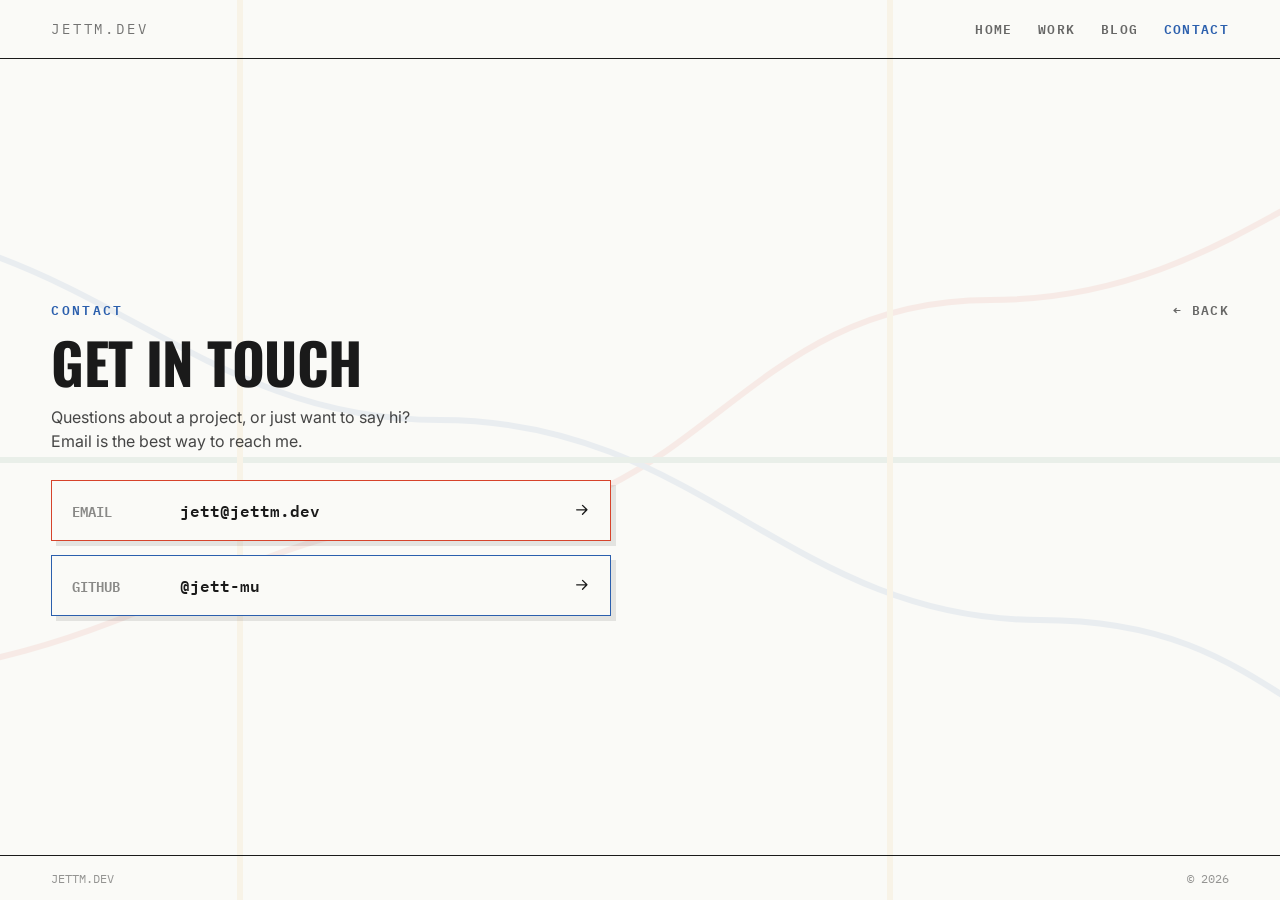
==== contact/index.html @ 1884320b "Add new projects" ====
<!DOCTYPE html>
<html lang="en" class="contact-page">
<head>
<meta charset="utf-8">
<title>Contact · Jett M.</title>
<meta name="viewport" content="width=device-width, initial-scale=1">
<link rel="preconnect" href="https://fonts.googleapis.com">
<link href="https://fonts.googleapis.com/css2?family=Oswald:wght@500;600;700&family=Inter:wght@400;500;600&family=IBM+Plex+Mono:wght@400;500;600&display=swap" rel="stylesheet">
<link rel="stylesheet" href="../style.css">
</head>
<body>

<div class="page">

  <svg class="hero-lines" viewBox="0 0 1600 900" preserveAspectRatio="xMidYMid slice">
    <path d="M -50 680 C 300 680, 380 520, 620 520 S 900 300, 1150 300 S 1500 120, 1700 120" stroke="#D6432B" stroke-width="6" fill="none"></path>
    <path d="M -50 220 C 250 220, 340 420, 600 420 S 950 620, 1200 620 S 1450 780, 1700 780" stroke="#2B5FAD" stroke-width="6" fill="none"></path>
    <path d="M -50 460 L 1700 460" stroke="#2F7B4F" stroke-width="6" fill="none"></path>
    <path d="M 400 -50 L 400 950 M 1050 -50 L 1050 950" stroke="#E8A93B" stroke-width="6" fill="none"></path>
  </svg>

  <!-- TOP BAR -->
  <div class="topbar">
    <a class="topbar-mark mono" href="../index.html">JETTM.DEV</a>
    <div class="topbar-nav">
      <a href="../index.html">HOME</a>
      <a href="../projects.html">WORK</a>
      <a href="https://blog.jettm.dev">BLOG</a>
      <a href="index.html" aria-current="page">CONTACT</a>
    </div>
  </div>

  <!-- MAIN -->
  <div class="main">

    <!-- CONTACT -->
    <div class="contact-col">
      <div class="work-head-row">
        <div class="work-heading">CONTACT</div>
        <a class="work-back mono" href="../index.html">&larr; BACK</a>
      </div>
      <h1 class="cta-title display">Get in touch</h1>
      <p class="cta-sub">Questions about a project, or just want to say hi? Email is the best way to reach me.</p>
      <ul class="contact-list">
        <li>
          <a class="contact-row btn-red" href="mailto:jett@jettm.dev" target="_blank" rel="noopener">
            <span class="btn-tag">EMAIL</span>
            <span>jett@jettm.dev</span>
            <svg viewBox="0 0 24 24" fill="none" stroke="currentColor" stroke-width="1.8" stroke-linecap="round" stroke-linejoin="round"><path d="M5 12h14M13 6l6 6-6 6"></path></svg>
          </a>
        </li>
        <li>
          <a class="contact-row btn-blue" href="https://github.com/jett-mu" target="_blank" rel="noopener">
            <span class="btn-tag">GITHUB</span>
            <span>@jett-mu</span>
            <svg viewBox="0 0 24 24" fill="none" stroke="currentColor" stroke-width="1.8" stroke-linecap="round" stroke-linejoin="round"><path d="M5 12h14M13 6l6 6-6 6"></path></svg>
          </a>
        </li>
      </ul>
    </div>

  </div>

  <!-- FOOTER -->
  <div class="footer">
    <div class="footer-copy mono">JETTM.DEV</div>
    <div class="footer-copy mono">© 2026</div>
  </div>

</div>

</body>
</html>
---- style.css ----
/* ===========================================================
   Portfolio styles, single viewport, no scroll.
   Shares the visual language of gtfs/: paper FAFAF7, ink 1A1A1A,
   hard borders + offset shadows, Oswald display / Inter body /
   IBM Plex Mono labels.
   =========================================================== */

* { box-sizing: border-box; }

:root {
  --ink: #1A1A1A;
  --paper: #FAFAF7;
  --red: #D6432B;
  --blue: #2B5FAD;
  --green: #2F7B4F;
  --yellow: #E8A93B;
}

html, body {
  height: 100%;
  margin: 0;
  padding: 0;
  background: var(--paper);
  color: var(--ink);
  font-family: 'Inter', sans-serif;
  overflow: hidden;
}

a { color: var(--blue); text-decoration: none; }
a:hover { color: var(--ink); }
::selection { background: var(--ink); color: var(--paper); }

.mono {
  font-family: 'IBM Plex Mono', monospace;
}

.display {
  font-family: 'Oswald', sans-serif;
  font-weight: 700;
  text-transform: uppercase;
  letter-spacing: -0.01em;
  line-height: 0.95;
}

/* ---------- PAGE FRAME ---------- */

.page {
  height: 100vh;
  width: 100vw;
  display: grid;
  grid-template-rows: auto 1fr auto;
  position: relative;
  overflow: hidden;
}

.hero-lines {
  position: absolute;
  inset: 0;
  width: 100%;
  height: 100%;
  opacity: 0.08;
  z-index: 0;
  pointer-events: none;
}

/* ---------- TOP BAR ---------- */

.topbar {
  position: relative;
  z-index: 1;
  display: flex;
  align-items: center;
  justify-content: space-between;
  padding: clamp(14px, 2vh, 22px) clamp(20px, 4vw, 56px);
  border-bottom: 1.5px solid var(--ink);
}

.topbar-mark {
  font-family: 'IBM Plex Mono', monospace;
  font-size: clamp(12px, 1.3vw, 14px);
  letter-spacing: 0.2em;
  opacity: 0.6;
}

.topbar-nav {
  display: flex;
  gap: clamp(16px, 2vw, 28px);
  font-family: 'IBM Plex Mono', monospace;
  font-size: clamp(11px, 1.1vw, 13px);
  font-weight: 600;
  letter-spacing: 0.1em;
}

.topbar-nav a { color: var(--ink); opacity: 0.65; }
.topbar-nav a:hover { opacity: 1; color: var(--blue); }

/* ---------- MAIN ---------- */

.main {
  position: relative;
  z-index: 1;
  display: grid;
  grid-template-columns: 1fr 1.35fr;
  min-height: 0;
}

.hero-col {
  border-right: 1.5px solid var(--ink);
  display: flex;
  flex-direction: column;
  justify-content: center;
  padding: 0 clamp(20px, 4vw, 56px);
  min-height: 0;
}

.hero-kicker {
  font-family: 'IBM Plex Mono', monospace;
  font-size: clamp(11px, 1.2vw, 13px);
  letter-spacing: 0.18em;
  opacity: 0.55;
  margin-bottom: clamp(8px, 1.4vh, 16px);
}

.hero-title {
  font-size: clamp(34px, 5.4vw, 76px);
}

.hero-sub {
  font-size: clamp(13px, 1.3vw, 16px);
  line-height: 1.5;
  opacity: 0.8;
  max-width: 42ch;
  margin-top: clamp(10px, 1.8vh, 18px);
}

.about-list {
  list-style: none;
  margin: clamp(12px, 2vh, 20px) 0 0;
  padding: 0;
  max-width: 44ch;
  display: flex;
  flex-direction: column;
  gap: clamp(6px, 1vh, 10px);
}

.about-list li {
  display: flex;
  align-items: flex-start;
  gap: 10px;
  font-size: clamp(11.5px, 1.1vw, 13px);
  line-height: 1.45;
  opacity: 0.85;
}

.about-list strong {
  font-weight: 600;
  opacity: 1;
}

.about-icon {
  flex: none;
  width: 18px;
  height: 18px;
  margin-top: 0.15em;
  color: var(--red);
}

.about-list li:nth-child(2) .about-icon { color: var(--green); }
.about-list li:nth-child(3) .about-icon { color: var(--blue); }

.about-icon svg {
  width: 100%;
  height: 100%;
  display: block;
}

.skills {
  margin-top: clamp(12px, 2vh, 20px);
}

.skills-label {
  font-size: clamp(10.5px, 1.1vw, 12px);
  letter-spacing: 0.18em;
  opacity: 0.5;
  margin-bottom: clamp(6px, 1vh, 10px);
}

.skills-list {
  list-style: none;
  margin: 0;
  padding: 0;
  display: flex;
  flex-wrap: wrap;
  gap: 6px;
}

.skills-list li {
  font-size: clamp(10.5px, 1.05vw, 12px);
  font-weight: 600;
  letter-spacing: 0.03em;
  border: 1.5px solid var(--ink);
  padding: 4px 9px;
  background: var(--paper);
}

.skills-list li:nth-child(1) { opacity: 1; }
.skills-list li:nth-child(2) { opacity: 0.92; }
.skills-list li:nth-child(3) { opacity: 0.84; }
.skills-list li:nth-child(4) { opacity: 0.76; }
.skills-list li:nth-child(5) { opacity: 0.68; }
.skills-list li:nth-child(6) { opacity: 0.6; }
.skills-list li:nth-child(7) { opacity: 0.52; }
.skills-list li:nth-child(8) { opacity: 0.44; }

.hero-dot-track {
  margin-top: clamp(18px, 3vh, 32px);
  width: 160px;
  height: 2px;
  background: var(--ink);
  opacity: 0.18;
  position: relative;
}

.hero-dot {
  position: absolute;
  top: -5px;
  left: 0;
  width: 12px;
  height: 12px;
  border-radius: 50%;
  background: var(--red);
  animation: dotTravel 3.2s cubic-bezier(0.65,0,0.35,1) infinite alternate;
}

@keyframes dotTravel {
  0% { transform: translateX(0); }
  100% { transform: translateX(120px); }
}

.hero-social {
  display: flex;
  flex-wrap: wrap;
  gap: clamp(10px, 1.4vw, 14px);
  margin-top: clamp(16px, 3vh, 28px);
}

/* ---------- CONTACT BUTTONS ---------- */

.btn {
  display: inline-flex;
  align-items: center;
  gap: 8px;
  font-family: 'IBM Plex Mono', monospace;
  font-size: clamp(11px, 1.1vw, 13px);
  font-weight: 600;
  letter-spacing: 0.03em;
  color: var(--ink);
  background: var(--paper);
  border: 1.5px solid var(--ink);
  padding: clamp(7px, 1.1vh, 10px) clamp(12px, 1.6vw, 16px);
  box-shadow: 3px 3px 0 rgba(26,26,26,0.1);
  transition: transform 0.15s ease, box-shadow 0.15s ease, background 0.15s ease, color 0.15s ease;
  white-space: nowrap;
}

.btn:hover {
  transform: translate(-2px, -2px);
  box-shadow: 5px 5px 0 rgba(26,26,26,0.14);
  color: var(--paper);
  background: var(--ink);
}

.btn-tag {
  opacity: 0.5;
  font-size: 0.85em;
}

.btn.btn-red   { border-color: var(--red); }
.btn.btn-blue  { border-color: var(--blue); }
.btn.btn-green { border-color: var(--green); }
.btn.btn-red:hover   { background: var(--red); }
.btn.btn-blue:hover  { background: var(--blue); }
.btn.btn-green:hover { background: var(--green); }

/* ---------- WORK GRID ---------- */

.work-col {
  display: grid;
  grid-template-rows: auto 1fr;
  min-height: 0;
  padding: clamp(16px, 2.5vh, 26px) clamp(20px, 4vw, 56px);
}

.work-heading {
  font-family: 'IBM Plex Mono', monospace;
  font-size: clamp(11px, 1.2vw, 13px);
  letter-spacing: 0.18em;
  font-weight: 600;
  color: var(--blue);
  margin-bottom: clamp(10px, 1.6vh, 16px);
}

.work-grid {
  display: grid;
  grid-template-columns: 1fr;
  grid-auto-rows: 1fr;
  gap: clamp(12px, 1.6vw, 20px);
  min-height: 0;
}

.work-card {
  border: 1.5px solid var(--ink);
  box-shadow: 5px 5px 0 rgba(26,26,26,0.08);
  background: var(--paper);
  display: grid;
  grid-template-rows: 1fr auto;
  min-height: 0;
  overflow: hidden;
  color: inherit;
  transition: transform 0.15s ease, box-shadow 0.15s ease;
}

.work-card:hover {
  transform: translate(-2px, -2px);
  box-shadow: 7px 7px 0 rgba(26,26,26,0.12);
}

.work-body {
  display: grid;
  grid-template-columns: 1fr clamp(160px, 20vw, 240px);
  min-height: 0;
  overflow: hidden;
}

.work-thumb {
  min-height: 0;
  background: repeating-linear-gradient(45deg, rgba(26,26,26,0.06) 0 2px, transparent 2px 14px);
  border-bottom: none;
  border-right: 1.5px solid var(--ink);
  display: flex;
  align-items: center;
  justify-content: center;
}

.work-thumb img {
  width: 100%;
  height: 100%;
  object-fit: cover;
  object-position: left top;
  display: block;
}

.work-card.c-blue .work-thumb img {
  object-position: right top;
}

.work-thumb span {
  font-family: 'IBM Plex Mono', monospace;
  font-size: 10px;
  letter-spacing: 0.1em;
  text-transform: uppercase;
  opacity: 0.45;
  background: var(--paper);
  padding: 3px 8px;
  border: 1px solid rgba(26,26,26,0.25);
}

.work-info {
  padding: clamp(8px, 1.2vh, 14px) clamp(10px, 1.4vw, 16px);
  display: flex;
  flex-direction: column;
  justify-content: center;
}

.work-tag {
  font-family: 'IBM Plex Mono', monospace;
  font-size: 9.5px;
  font-weight: 600;
  letter-spacing: 0.08em;
  text-transform: uppercase;
  opacity: 0.55;
}

.work-title {
  font-family: 'Oswald', sans-serif;
  font-weight: 600;
  text-transform: uppercase;
  font-size: clamp(13px, 1.3vw, 16px);
  margin: 2px 0 0;
  line-height: 1.15;
}

.work-actions {
  display: grid;
  /* one equal column per button, so cards without a showcase split 50/50 */
  grid-auto-flow: column;
  grid-auto-columns: 1fr;
  border-top: 1.5px solid var(--ink);
}

.work-btn {
  display: flex;
  align-items: center;
  justify-content: center;
  gap: 6px;
  font-family: 'IBM Plex Mono', monospace;
  font-size: 10.5px;
  font-weight: 600;
  letter-spacing: 0.04em;
  text-transform: uppercase;
  color: var(--paper);
  padding: clamp(7px, 1.1vh, 10px) 6px;
  border-right: 1.5px solid var(--ink);
  transition: filter 0.15s ease, transform 0.1s ease;
}

.work-btn:last-child {
  border-right: none;
}

.work-btn svg {
  width: 12px;
  height: 12px;
  flex: none;
}

.work-btn:hover {
  filter: brightness(1.15);
  color: var(--paper);
}

.work-btn:active {
  transform: translateY(1px);
}

.work-btn.btn-demo     { background: var(--red); }
.work-btn.btn-showcase { background: var(--green); }
.work-btn.btn-code     { background: var(--blue); }

/* rail-tint variants matching gtfs station colors */
.work-card.c-red .work-thumb    { border-right-color: var(--red); }
.work-card.c-blue .work-thumb   { border-right-color: var(--blue); }
.work-card.c-green .work-thumb  { border-right-color: var(--green); }
.work-card.c-yellow .work-thumb { border-right-color: var(--yellow); }

/* ---------- PROJECTS CTA (home) ---------- */

.cta-body {
  display: flex;
  flex-direction: column;
  justify-content: center;
  align-items: flex-start;
  min-height: 0;
}

.cta-title {
  font-size: clamp(30px, 4.4vw, 60px);
  margin: 0;
}

.cta-sub {
  font-size: clamp(13px, 1.3vw, 16px);
  line-height: 1.5;
  opacity: 0.8;
  max-width: 40ch;
  margin: clamp(10px, 1.8vh, 18px) 0 clamp(18px, 3vh, 28px);
}

.btn.btn-cta {
  font-size: clamp(13px, 1.3vw, 16px);
  padding: clamp(12px, 1.8vh, 16px) clamp(18px, 2.2vw, 26px);
  gap: 10px;
  color: var(--paper);
  background: var(--ink);
  box-shadow: 5px 5px 0 rgba(26,26,26,0.14);
}

.btn.btn-cta:hover {
  background: var(--red);
  border-color: var(--red);
  box-shadow: 7px 7px 0 rgba(26,26,26,0.18);
}

.btn-cta svg {
  width: 1.1em;
  height: 1.1em;
  flex: none;
  transition: transform 0.15s ease;
}

.btn-cta:hover svg { transform: translateX(3px); }

.cta-actions {
  display: flex;
  flex-wrap: wrap;
  gap: clamp(10px, 1.4vw, 16px);
}

.btn.btn-cta.cta-blue:hover  { background: var(--blue);  border-color: var(--blue); }
.btn.btn-cta.cta-green:hover { background: var(--green); border-color: var(--green); }

/* ---------- CONTACT PAGE ---------- */

.contact-page .main { grid-template-columns: 1fr; }

.contact-col {
  display: flex;
  flex-direction: column;
  justify-content: center;
  padding: clamp(16px, 2.5vh, 26px) clamp(20px, 4vw, 56px);
  min-height: 0;
}

.contact-list {
  list-style: none;
  margin: 0;
  padding: 0;
  max-width: 560px;
  display: flex;
  flex-direction: column;
  gap: clamp(10px, 1.6vh, 14px);
}

.contact-row {
  display: grid;
  grid-template-columns: clamp(70px, 8vw, 96px) 1fr auto;
  align-items: center;
  gap: 12px;
  font-family: 'IBM Plex Mono', monospace;
  font-size: clamp(13px, 1.3vw, 16px);
  font-weight: 600;
  color: var(--ink);
  background: var(--paper);
  border: 1.5px solid var(--ink);
  padding: clamp(12px, 1.8vh, 16px) clamp(14px, 1.8vw, 20px);
  box-shadow: 5px 5px 0 rgba(26,26,26,0.1);
  transition: transform 0.15s ease, box-shadow 0.15s ease, background 0.15s ease, color 0.15s ease;
}

.contact-row:hover {
  transform: translate(-2px, -2px);
  box-shadow: 7px 7px 0 rgba(26,26,26,0.14);
  color: var(--paper);
}

.contact-row svg { width: 1.1em; height: 1.1em; transition: transform 0.15s ease; }
.contact-row:hover svg { transform: translateX(3px); }

.contact-row.btn-red   { border-color: var(--red); }
.contact-row.btn-blue  { border-color: var(--blue); }
.contact-row.btn-red:hover  { background: var(--red); }
.contact-row.btn-blue:hover { background: var(--blue); }

/* ---------- PROJECTS PAGE ---------- */

a.topbar-mark { color: var(--ink); }
.topbar-nav a[aria-current="page"] { opacity: 1; color: var(--blue); }

/* unlike home, this page scrolls so the grid can grow with more projects */
html.projects-page, .projects-page body { height: auto; overflow: auto; }
.projects-page .page { height: auto; min-height: 100vh; }
.projects-page .main { grid-template-columns: 1fr; }

.work-head-row {
  display: flex;
  align-items: baseline;
  justify-content: space-between;
}

.work-back {
  font-size: clamp(11px, 1.1vw, 13px);
  font-weight: 600;
  letter-spacing: 0.1em;
  color: var(--ink);
  opacity: 0.65;
}

.work-back:hover { opacity: 1; color: var(--blue); }

/* fixed-size cards: as many 340px+ columns as fit, new projects wrap to the next row */
.projects-page .work-grid {
  grid-template-columns: repeat(auto-fill, minmax(min(340px, 100%), 1fr));
  grid-auto-rows: auto;
  align-content: start;
  gap: clamp(16px, 2vw, 28px);
  padding-bottom: 8px;
}
.projects-page .work-card { grid-template-rows: auto auto; }
.projects-page .work-body { grid-template-columns: 1fr; grid-template-rows: auto auto; }
.projects-page .work-thumb { aspect-ratio: 16 / 10; overflow: hidden; border-right: none; border-bottom: 1.5px solid var(--ink); }
.projects-page .work-card.c-red .work-thumb    { border-bottom-color: var(--red); }
.projects-page .work-card.c-blue .work-thumb   { border-bottom-color: var(--blue); }
.projects-page .work-card.c-green .work-thumb  { border-bottom-color: var(--green); }
.projects-page .work-card.c-yellow .work-thumb { border-bottom-color: var(--yellow); }

/* ---------- FOOTER ---------- */

.footer {
  position: relative;
  z-index: 1;
  display: flex;
  align-items: center;
  justify-content: space-between;
  padding: clamp(10px, 1.6vh, 16px) clamp(20px, 4vw, 56px);
  border-top: 1.5px solid var(--ink);
}

.footer-links {
  display: flex;
  flex-wrap: wrap;
  gap: clamp(8px, 1.2vw, 12px);
}

.footer-copy {
  font-family: 'IBM Plex Mono', monospace;
  font-size: clamp(10px, 1vw, 12px);
  opacity: 0.45;
}

/* ---------- SMALL SCREENS ---------- */
/* below this width the single-screen layout can't hold everything;
   allow scrolling rather than clipping content */
@media (max-width: 760px) {
  html, body { overflow: auto; }
  .page { height: auto; min-height: 100vh; }
  .main { grid-template-columns: 1fr; }
  .hero-col { border-right: none; border-bottom: 1.5px solid var(--ink); padding: 32px clamp(20px,6vw,40px); }
  .work-col { padding: 24px clamp(20px,6vw,40px) 32px; }
  .work-grid { grid-auto-rows: auto; }
  .work-body { grid-template-columns: 1fr; grid-template-rows: auto auto; }
  .work-thumb { border-right: none; border-bottom: 1.5px solid var(--ink); min-height: 160px; }
  .work-card.c-red .work-thumb    { border-right-color: transparent; border-bottom-color: var(--red); }
  .work-card.c-blue .work-thumb   { border-right-color: transparent; border-bottom-color: var(--blue); }
  .work-card.c-green .work-thumb  { border-right-color: transparent; border-bottom-color: var(--green); }
  .work-card.c-yellow .work-thumb { border-right-color: transparent; border-bottom-color: var(--yellow); }
  .projects-page .work-thumb { min-height: 0; }
}
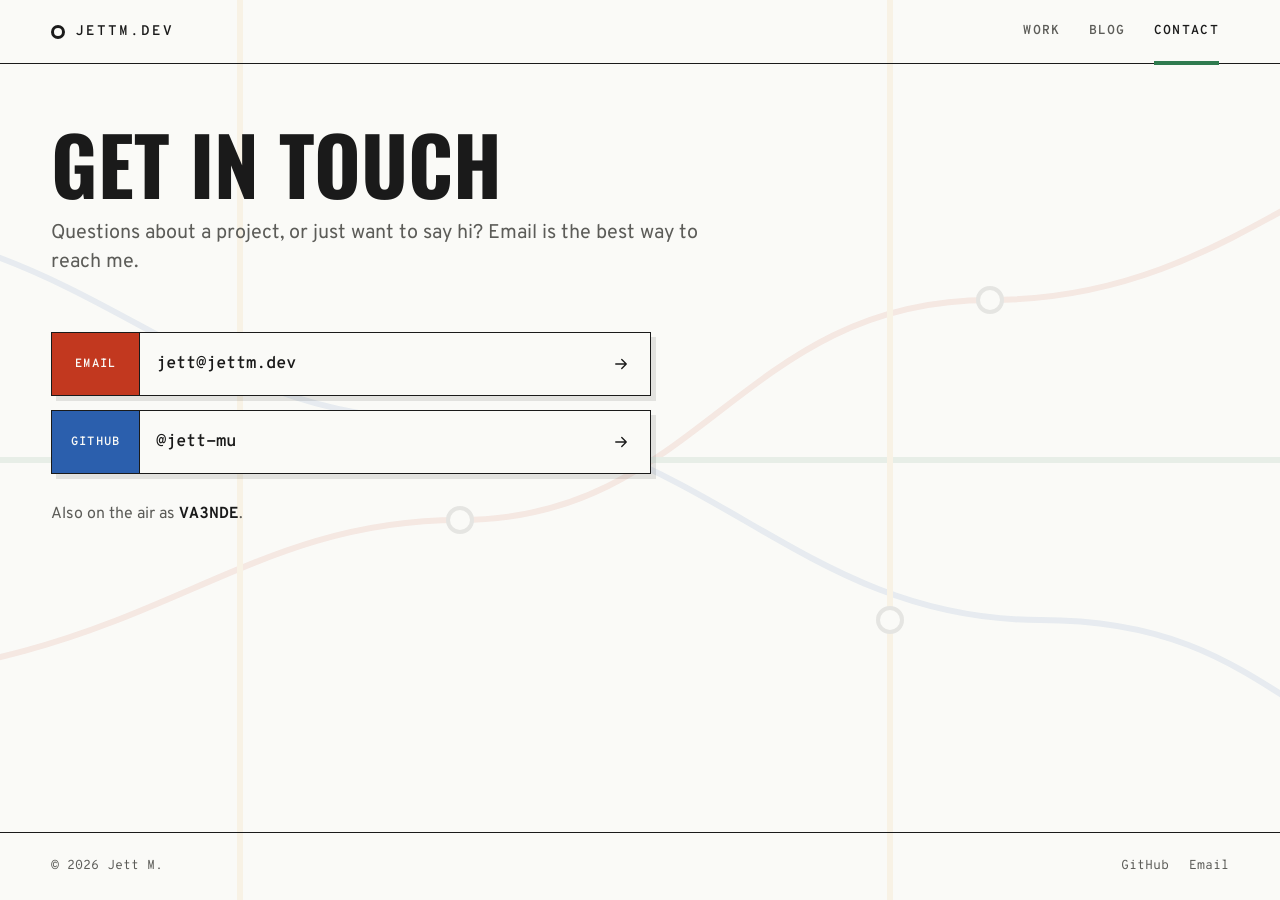
==== commit 6c14565f: "big big revamp" ====
--- a/contact/index.html
+++ b/contact/index.html
@@ -1,73 +1,83 @@
 <!DOCTYPE html>
-<html lang="en" class="contact-page">
+<html lang="en">
 <head>
 <meta charset="utf-8">
+<meta name="viewport" content="width=device-width, initial-scale=1">
 <title>Contact · Jett M.</title>
-<meta name="viewport" content="width=device-width, initial-scale=1">
+<meta name="description" content="Get in touch with Jett M. by email or on GitHub.">
+<meta name="theme-color" content="#FAFAF7">
+<meta property="og:type" content="website">
+<meta property="og:url" content="https://jettm.dev/contact/">
+<meta property="og:title" content="Contact · Jett M.">
+<meta property="og:description" content="Questions about a project, or just want to say hi?">
+<link rel="icon" href="../favicon.ico" sizes="any">
+<link rel="icon" type="image/png" sizes="32x32" href="../favicon-32x32.png">
+<link rel="apple-touch-icon" href="../apple-touch-icon.png">
+<link rel="manifest" href="../site.webmanifest">
 <link rel="preconnect" href="https://fonts.googleapis.com">
-<link href="https://fonts.googleapis.com/css2?family=Oswald:wght@500;600;700&family=Inter:wght@400;500;600&family=IBM+Plex+Mono:wght@400;500;600&display=swap" rel="stylesheet">
+<link rel="preconnect" href="https://fonts.gstatic.com" crossorigin>
+<link href="https://fonts.googleapis.com/css2?family=Oswald:wght@500;600;700&family=Overpass:ital,wght@0,400;0,600;0,700;1,400&family=Overpass+Mono:wght@400;600;700&display=swap" rel="stylesheet">
 <link rel="stylesheet" href="../style.css">
 </head>
 <body>
 
-<div class="page">
+<a class="skip-link" href="#main">Skip to content</a>
 
-  <svg class="hero-lines" viewBox="0 0 1600 900" preserveAspectRatio="xMidYMid slice">
-    <path d="M -50 680 C 300 680, 380 520, 620 520 S 900 300, 1150 300 S 1500 120, 1700 120" stroke="#D6432B" stroke-width="6" fill="none"></path>
-    <path d="M -50 220 C 250 220, 340 420, 600 420 S 950 620, 1200 620 S 1450 780, 1700 780" stroke="#2B5FAD" stroke-width="6" fill="none"></path>
-    <path d="M -50 460 L 1700 460" stroke="#2F7B4F" stroke-width="6" fill="none"></path>
-    <path d="M 400 -50 L 400 950 M 1050 -50 L 1050 950" stroke="#E8A93B" stroke-width="6" fill="none"></path>
-  </svg>
+<svg class="system-map" viewBox="0 0 1600 900" preserveAspectRatio="xMidYMid slice" aria-hidden="true" focusable="false">
+  <path d="M -50 680 C 300 680, 380 520, 620 520 S 900 300, 1150 300 S 1500 120, 1700 120" stroke="#C2381F" stroke-width="6" fill="none"></path>
+  <path d="M -50 220 C 250 220, 340 420, 600 420 S 950 620, 1200 620 S 1450 780, 1700 780" stroke="#2B5FAD" stroke-width="6" fill="none"></path>
+  <path d="M -50 460 L 1700 460" stroke="#2F7B4F" stroke-width="6" fill="none"></path>
+  <path d="M 400 -50 L 400 950 M 1050 -50 L 1050 950" stroke="#E8A93B" stroke-width="6" fill="none"></path>
+  <circle cx="620" cy="520" r="12" fill="#FAFAF7" stroke="#1A1A1A" stroke-width="4"></circle>
+  <circle cx="1150" cy="300" r="12" fill="#FAFAF7" stroke="#1A1A1A" stroke-width="4"></circle>
+  <circle cx="400" cy="460" r="12" fill="#FAFAF7" stroke="#1A1A1A" stroke-width="4"></circle>
+  <circle cx="1050" cy="620" r="12" fill="#FAFAF7" stroke="#1A1A1A" stroke-width="4"></circle>
+</svg>
 
-  <!-- TOP BAR -->
-  <div class="topbar">
-    <a class="topbar-mark mono" href="../index.html">JETTM.DEV</a>
-    <div class="topbar-nav">
-      <a href="../index.html">HOME</a>
-      <a href="../projects.html">WORK</a>
-      <a href="https://blog.jettm.dev">BLOG</a>
-      <a href="index.html" aria-current="page">CONTACT</a>
-    </div>
+<header class="site-header">
+  <a class="wordmark" href="../index.html">jettm.dev</a>
+  <nav class="site-nav" aria-label="Primary">
+    <a class="line-red" href="../projects.html">Work</a>
+    <a class="line-blue" href="https://blog.jettm.dev">Blog</a>
+    <a class="line-green" href="index.html" aria-current="page">Contact</a>
+  </nav>
+</header>
+
+<main id="main" class="page-wrap">
+
+  <header class="page-head">
+    <h1 class="page-title">Get in touch</h1>
+    <p class="page-lede">Questions about a project, or just want to say hi? Email is the best way to reach me.</p>
+  </header>
+
+  <ul class="contact-list">
+    <li>
+      <a class="contact-row line-red" href="mailto:jett@jettm.dev">
+        <span class="contact-label">Email</span>
+        <span class="contact-value">jett@jettm.dev</span>
+        <svg viewBox="0 0 24 24" fill="none" stroke="currentColor" stroke-width="1.8" stroke-linecap="round" stroke-linejoin="round" aria-hidden="true"><path d="M5 12h14M13 6l6 6-6 6"></path></svg>
+      </a>
+    </li>
+    <li>
+      <a class="contact-row line-blue" href="https://github.com/jett-mu" target="_blank" rel="noopener">
+        <span class="contact-label">GitHub</span>
+        <span class="contact-value">@jett-mu</span>
+        <svg viewBox="0 0 24 24" fill="none" stroke="currentColor" stroke-width="1.8" stroke-linecap="round" stroke-linejoin="round" aria-hidden="true"><path d="M5 12h14M13 6l6 6-6 6"></path></svg>
+      </a>
+    </li>
+  </ul>
+
+  <p class="contact-note">Also on the air as <strong>VA3NDE</strong>.</p>
+
+</main>
+
+<footer class="site-footer">
+  <span>© 2026 Jett M.</span>
+  <div class="footer-links">
+    <a href="https://github.com/jett-mu" target="_blank" rel="noopener">GitHub</a>
+    <a href="mailto:jett@jettm.dev">Email</a>
   </div>
-
-  <!-- MAIN -->
-  <div class="main">
-
-    <!-- CONTACT -->
-    <div class="contact-col">
-      <div class="work-head-row">
-        <div class="work-heading">CONTACT</div>
-        <a class="work-back mono" href="../index.html">&larr; BACK</a>
-      </div>
-      <h1 class="cta-title display">Get in touch</h1>
-      <p class="cta-sub">Questions about a project, or just want to say hi? Email is the best way to reach me.</p>
-      <ul class="contact-list">
-        <li>
-          <a class="contact-row btn-red" href="mailto:jett@jettm.dev" target="_blank" rel="noopener">
-            <span class="btn-tag">EMAIL</span>
-            <span>jett@jettm.dev</span>
-            <svg viewBox="0 0 24 24" fill="none" stroke="currentColor" stroke-width="1.8" stroke-linecap="round" stroke-linejoin="round"><path d="M5 12h14M13 6l6 6-6 6"></path></svg>
-          </a>
-        </li>
-        <li>
-          <a class="contact-row btn-blue" href="https://github.com/jett-mu" target="_blank" rel="noopener">
-            <span class="btn-tag">GITHUB</span>
-            <span>@jett-mu</span>
-            <svg viewBox="0 0 24 24" fill="none" stroke="currentColor" stroke-width="1.8" stroke-linecap="round" stroke-linejoin="round"><path d="M5 12h14M13 6l6 6-6 6"></path></svg>
-          </a>
-        </li>
-      </ul>
-    </div>
-
-  </div>
-
-  <!-- FOOTER -->
-  <div class="footer">
-    <div class="footer-copy mono">JETTM.DEV</div>
-    <div class="footer-copy mono">© 2026</div>
-  </div>
-
-</div>
+</footer>
 
 </body>
 </html>
--- a/style.css
+++ b/style.css
@@ -1,191 +1,378 @@
 /* ===========================================================
-   Portfolio styles, single viewport, no scroll.
-   Shares the visual language of gtfs/: paper FAFAF7, ink 1A1A1A,
-   hard borders + offset shadows, Oswald display / Inter body /
-   IBM Plex Mono labels.
+   jettm.dev shared styles.
+   The site is drawn as a transit system map: paper ground, ink
+   rules, hard offset shadows, and one colored line per project.
+   Oswald is the signage face, Overpass (a Highway Gothic
+   descendant) is for reading, Overpass Mono is for data/labels.
+   The gtfs/ showcase pages reuse the same palette and fonts.
    =========================================================== */
-
-* { box-sizing: border-box; }
 
 :root {
   --ink: #1A1A1A;
+  --ink-2: #5C5C58;      /* secondary text, 6.4:1 on paper */
+  --ink-3: #6E6E68;      /* tertiary text, 4.9:1 on paper */
   --paper: #FAFAF7;
-  --red: #D6432B;
+  --paper-2: #F0F0EA;    /* sunken surfaces */
+  --rule: rgba(26, 26, 26, 0.16);
+
+  /* line colors, one per project; all pass 4.5:1 as text on paper
+     except yellow, which uses --yellow-ink for text */
+  --red: #C2381F;
   --blue: #2B5FAD;
   --green: #2F7B4F;
   --yellow: #E8A93B;
-}
-
-html, body {
-  height: 100%;
+  --yellow-ink: #8C5A0A;
+
+  --font-display: 'Oswald', 'Arial Narrow', sans-serif;
+  --font-body: 'Overpass', system-ui, sans-serif;
+  --font-mono: 'Overpass Mono', ui-monospace, 'SFMono-Regular', monospace;
+
+  --gutter: clamp(16px, 4vw, 56px);
+  --rail: 6px;
+  --border: 1.5px solid var(--ink);
+  --shadow: 5px 5px 0 rgba(26, 26, 26, 0.10);
+  --shadow-lift: 8px 8px 0 rgba(26, 26, 26, 0.14);
+  --ease-out: cubic-bezier(0.25, 1, 0.5, 1);
+
+  --z-map: 0;
+  --z-content: 1;
+  --z-skip: 10;
+}
+
+/* line assignment: set on any element to color it and its children */
+.line-red    { --line: var(--red);    --line-text: var(--red);        --on-line: var(--paper); }
+.line-blue   { --line: var(--blue);   --line-text: var(--blue);       --on-line: var(--paper); }
+.line-green  { --line: var(--green);  --line-text: var(--green);      --on-line: var(--paper); }
+.line-yellow { --line: var(--yellow); --line-text: var(--yellow-ink); --on-line: var(--ink); }
+
+/* ---------- BASE ---------- */
+
+*, *::before, *::after { box-sizing: border-box; }
+
+html {
+  -webkit-text-size-adjust: 100%;
+  text-size-adjust: 100%;
+}
+
+body {
   margin: 0;
-  padding: 0;
+  min-height: 100vh;
+  min-height: 100dvh;
+  display: flex;
+  flex-direction: column;
   background: var(--paper);
   color: var(--ink);
-  font-family: 'Inter', sans-serif;
-  overflow: hidden;
-}
+  font-family: var(--font-body);
+  font-size: 1rem;
+  line-height: 1.6;
+  -webkit-font-smoothing: antialiased;
+}
+
+img, svg { display: block; max-width: 100%; }
+
+h1, h2, h3 { margin: 0; text-wrap: balance; }
+p { margin: 0; text-wrap: pretty; }
 
 a { color: var(--blue); text-decoration: none; }
 a:hover { color: var(--ink); }
+
+:focus-visible {
+  outline: 2.5px solid var(--ink);
+  outline-offset: 3px;
+}
+
 ::selection { background: var(--ink); color: var(--paper); }
 
-.mono {
-  font-family: 'IBM Plex Mono', monospace;
-}
-
-.display {
-  font-family: 'Oswald', sans-serif;
-  font-weight: 700;
-  text-transform: uppercase;
-  letter-spacing: -0.01em;
-  line-height: 0.95;
-}
-
-/* ---------- PAGE FRAME ---------- */
-
-.page {
-  height: 100vh;
-  width: 100vw;
-  display: grid;
-  grid-template-rows: auto 1fr auto;
-  position: relative;
-  overflow: hidden;
-}
-
-.hero-lines {
+.skip-link {
   position: absolute;
+  top: -100px;
+  left: var(--gutter);
+  z-index: var(--z-skip);
+  padding: 12px 16px;
+  background: var(--ink);
+  color: var(--paper);
+  font: 600 0.875rem/1 var(--font-mono);
+}
+
+.skip-link:focus { top: 12px; color: var(--paper); }
+
+/* faint system map behind every page */
+.system-map {
+  position: fixed;
   inset: 0;
+  z-index: var(--z-map);
   width: 100%;
   height: 100%;
-  opacity: 0.08;
-  z-index: 0;
+  max-width: none;
+  opacity: 0.09;
   pointer-events: none;
 }
 
-/* ---------- TOP BAR ---------- */
-
-.topbar {
+.site-header,
+main,
+.site-footer {
   position: relative;
-  z-index: 1;
-  display: flex;
-  align-items: center;
+  z-index: var(--z-content);
+}
+
+main { flex: 1; width: 100%; }
+
+/* ---------- HEADER ---------- */
+
+.site-header {
+  display: flex;
+  align-items: stretch;
   justify-content: space-between;
-  padding: clamp(14px, 2vh, 22px) clamp(20px, 4vw, 56px);
-  border-bottom: 1.5px solid var(--ink);
-}
-
-.topbar-mark {
-  font-family: 'IBM Plex Mono', monospace;
-  font-size: clamp(12px, 1.3vw, 14px);
-  letter-spacing: 0.2em;
-  opacity: 0.6;
-}
-
-.topbar-nav {
-  display: flex;
-  gap: clamp(16px, 2vw, 28px);
-  font-family: 'IBM Plex Mono', monospace;
-  font-size: clamp(11px, 1.1vw, 13px);
-  font-weight: 600;
+  gap: 16px;
+  min-height: 64px;
+  padding: 0 var(--gutter);
+  border-bottom: var(--border);
+}
+
+.wordmark {
+  display: inline-flex;
+  align-items: center;
+  gap: 10px;
+  align-self: center;
+  padding: 10px 0;
+  font: 600 0.875rem/1 var(--font-mono);
+  letter-spacing: 0.14em;
+  text-transform: uppercase;
+  color: var(--ink);
+}
+
+/* the station dot in the wordmark */
+.wordmark::before {
+  content: "";
+  flex: none;
+  width: 14px;
+  height: 14px;
+  border-radius: 50%;
+  background: var(--paper);
+  border: 3px solid var(--ink);
+  transition: background 200ms var(--ease-out);
+}
+
+.wordmark:hover { color: var(--ink); }
+.wordmark:hover::before { background: var(--red); }
+
+.site-nav {
+  display: flex;
+  align-items: stretch;
+  gap: clamp(0px, 1vw, 8px);
+}
+
+.site-nav a {
+  position: relative;
+  display: inline-flex;
+  align-items: center;
+  padding: 0 10px;
+  font: 600 0.8125rem/1 var(--font-mono);
   letter-spacing: 0.1em;
-}
-
-.topbar-nav a { color: var(--ink); opacity: 0.65; }
-.topbar-nav a:hover { opacity: 1; color: var(--blue); }
-
-/* ---------- MAIN ---------- */
-
-.main {
-  position: relative;
-  z-index: 1;
-  display: grid;
-  grid-template-columns: 1fr 1.35fr;
-  min-height: 0;
-}
-
-.hero-col {
-  border-right: 1.5px solid var(--ink);
-  display: flex;
-  flex-direction: column;
-  justify-content: center;
-  padding: 0 clamp(20px, 4vw, 56px);
-  min-height: 0;
-}
-
-.hero-kicker {
-  font-family: 'IBM Plex Mono', monospace;
-  font-size: clamp(11px, 1.2vw, 13px);
-  letter-spacing: 0.18em;
-  opacity: 0.55;
-  margin-bottom: clamp(8px, 1.4vh, 16px);
-}
-
-.hero-title {
-  font-size: clamp(34px, 5.4vw, 76px);
-}
-
-.hero-sub {
-  font-size: clamp(13px, 1.3vw, 16px);
+  text-transform: uppercase;
+  color: var(--ink-2);
+  transition: color 150ms var(--ease-out);
+}
+
+.site-nav a:hover,
+.site-nav a[aria-current="page"] { color: var(--ink); }
+
+/* current page: a short line segment sitting on the header rule */
+.site-nav a::after {
+  content: "";
+  position: absolute;
+  left: 10px;
+  right: 10px;
+  bottom: -1.5px;
+  height: 4px;
+  background: var(--line, var(--ink));
+  transform: scaleX(0);
+  transition: transform 250ms var(--ease-out);
+}
+
+.site-nav a:hover::after { transform: scaleX(1); }
+.site-nav a[aria-current="page"]::after { transform: scaleX(1); }
+
+.site-nav a:focus-visible { outline-offset: -4px; }
+
+/* ---------- FOOTER ---------- */
+
+.site-footer {
+  display: flex;
+  flex-wrap: wrap;
+  align-items: center;
+  justify-content: space-between;
+  gap: 8px 24px;
+  padding: 18px var(--gutter);
+  border-top: var(--border);
+  font: 0.8125rem/1.5 var(--font-mono);
+  color: var(--ink-2);
+}
+
+.footer-links { display: flex; gap: 20px; }
+.footer-links a { color: var(--ink-2); padding: 6px 0; }
+.footer-links a:hover { color: var(--ink); }
+
+/* ---------- SHARED TYPE ---------- */
+
+.display {
+  font-family: var(--font-display);
+  font-weight: 700;
+  text-transform: uppercase;
+  letter-spacing: 0;
+  line-height: 0.92;
+}
+
+.page-wrap {
+  width: 100%;
+  max-width: 1600px;
+  margin: 0 auto;
+  padding: clamp(40px, 7vh, 88px) var(--gutter) clamp(56px, 10vh, 120px);
+}
+
+.page-head { margin-bottom: clamp(32px, 6vh, 64px); }
+
+.page-title {
+  font-family: var(--font-display);
+  font-weight: 700;
+  font-size: clamp(2.75rem, 1.6rem + 4.4vw, 5rem);
+  line-height: 0.92;
+  text-transform: uppercase;
+}
+
+.page-lede {
+  max-width: 52ch;
+  margin-top: 18px;
+  font-size: clamp(1.0625rem, 1rem + 0.3vw, 1.25rem);
   line-height: 1.5;
-  opacity: 0.8;
-  max-width: 42ch;
-  margin-top: clamp(10px, 1.8vh, 18px);
-}
-
-.about-list {
-  list-style: none;
-  margin: clamp(12px, 2vh, 20px) 0 0;
-  padding: 0;
-  max-width: 44ch;
-  display: flex;
-  flex-direction: column;
-  gap: clamp(6px, 1vh, 10px);
-}
-
-.about-list li {
-  display: flex;
-  align-items: flex-start;
+  color: var(--ink-2);
+}
+
+.section-title {
+  font-family: var(--font-display);
+  font-weight: 700;
+  font-size: clamp(1.75rem, 1.35rem + 1.4vw, 2.5rem);
+  line-height: 1;
+  text-transform: uppercase;
+}
+
+.text-link {
+  display: inline-flex;
+  align-items: center;
+  gap: 8px;
+  min-height: 44px;
+  font: 600 0.8125rem/1 var(--font-mono);
+  letter-spacing: 0.08em;
+  text-transform: uppercase;
+  color: var(--ink);
+}
+
+.text-link svg { width: 16px; height: 16px; transition: transform 200ms var(--ease-out); }
+.text-link:hover { color: var(--blue); }
+.text-link:hover svg { transform: translateX(3px); }
+
+.back-link {
+  display: inline-flex;
+  align-items: center;
+  gap: 8px;
+  min-height: 44px;
+  margin-bottom: 12px;
+  font: 600 0.8125rem/1 var(--font-mono);
+  letter-spacing: 0.08em;
+  text-transform: uppercase;
+  color: var(--ink-2);
+}
+
+.back-link svg { width: 16px; height: 16px; transition: transform 200ms var(--ease-out); }
+.back-link:hover { color: var(--ink); }
+.back-link:hover svg { transform: translateX(-3px); }
+
+/* ---------- BUTTONS ---------- */
+
+.btn {
+  display: inline-flex;
+  align-items: center;
   gap: 10px;
-  font-size: clamp(11.5px, 1.1vw, 13px);
-  line-height: 1.45;
-  opacity: 0.85;
-}
-
-.about-list strong {
-  font-weight: 600;
-  opacity: 1;
-}
-
-.about-icon {
+  min-height: 46px;
+  padding: 0 16px;
+  font: 600 0.875rem/1 var(--font-mono);
+  color: var(--ink);
+  background: var(--paper);
+  border: var(--border);
+  box-shadow: 3px 3px 0 rgba(26, 26, 26, 0.12);
+  white-space: nowrap;
+  transition: transform 200ms var(--ease-out), box-shadow 200ms var(--ease-out),
+              background 150ms var(--ease-out), color 150ms var(--ease-out);
+}
+
+.btn:hover {
+  transform: translate(-2px, -2px);
+  box-shadow: 5px 5px 0 rgba(26, 26, 26, 0.16);
+  background: var(--line, var(--ink));
+  color: var(--on-line, var(--paper));
+}
+
+.btn:active { transform: translate(0, 0); box-shadow: 1px 1px 0 rgba(26, 26, 26, 0.16); }
+
+.btn-tag {
+  font-size: 0.75rem;
+  letter-spacing: 0.1em;
+  color: var(--ink-3);
+  transition: color 150ms var(--ease-out);
+}
+
+.btn:hover .btn-tag { color: inherit; }
+
+.btn-fill {
+  background: var(--line, var(--ink));
+  color: var(--on-line, var(--paper));
+}
+
+.btn-fill:hover { background: var(--ink); color: var(--paper); }
+
+.btn svg { width: 16px; height: 16px; flex: none; }
+
+/* small square buttons used inside project listings */
+.mini-btn {
+  display: inline-flex;
+  align-items: center;
+  gap: 7px;
+  min-height: 40px;
+  padding: 0 12px;
+  font: 600 0.75rem/1 var(--font-mono);
+  letter-spacing: 0.06em;
+  text-transform: uppercase;
+  color: var(--ink);
+  background: var(--paper);
+  border: var(--border);
+  transition: background 150ms var(--ease-out), color 150ms var(--ease-out);
+}
+
+.mini-btn svg { width: 13px; height: 13px; flex: none; }
+.mini-btn:hover { background: var(--ink); color: var(--paper); }
+
+.mini-btn-fill { background: var(--line); color: var(--on-line); }
+.mini-btn-fill:hover { background: var(--ink); color: var(--paper); }
+
+@media (pointer: coarse) {
+  .mini-btn { min-height: 44px; }
+}
+
+/* circular route bullet, as on a transit map legend */
+.route-bullet {
   flex: none;
-  width: 18px;
-  height: 18px;
-  margin-top: 0.15em;
-  color: var(--red);
-}
-
-.about-list li:nth-child(2) .about-icon { color: var(--green); }
-.about-list li:nth-child(3) .about-icon { color: var(--blue); }
-
-.about-icon svg {
-  width: 100%;
-  height: 100%;
-  display: block;
-}
-
-.skills {
-  margin-top: clamp(12px, 2vh, 20px);
-}
-
-.skills-label {
-  font-size: clamp(10.5px, 1.1vw, 12px);
-  letter-spacing: 0.18em;
-  opacity: 0.5;
-  margin-bottom: clamp(6px, 1vh, 10px);
-}
-
-.skills-list {
+  display: inline-grid;
+  place-items: center;
+  width: 36px;
+  height: 36px;
+  border-radius: 50%;
+  background: var(--line);
+  color: var(--on-line);
+  font: 700 0.75rem/1 var(--font-mono);
+  letter-spacing: 0.02em;
+}
+
+.tags {
   list-style: none;
   margin: 0;
   padding: 0;
@@ -194,34 +381,62 @@
   gap: 6px;
 }
 
-.skills-list li {
-  font-size: clamp(10.5px, 1.05vw, 12px);
-  font-weight: 600;
-  letter-spacing: 0.03em;
-  border: 1.5px solid var(--ink);
-  padding: 4px 9px;
-  background: var(--paper);
-}
-
-.skills-list li:nth-child(1) { opacity: 1; }
-.skills-list li:nth-child(2) { opacity: 0.92; }
-.skills-list li:nth-child(3) { opacity: 0.84; }
-.skills-list li:nth-child(4) { opacity: 0.76; }
-.skills-list li:nth-child(5) { opacity: 0.68; }
-.skills-list li:nth-child(6) { opacity: 0.6; }
-.skills-list li:nth-child(7) { opacity: 0.52; }
-.skills-list li:nth-child(8) { opacity: 0.44; }
-
-.hero-dot-track {
-  margin-top: clamp(18px, 3vh, 32px);
+.tags li {
+  display: inline-flex;
+  align-items: center;
+  gap: 6px;
+  padding: 6px 9px 5px;
+  font: 600 0.75rem/1 var(--font-mono);
+  letter-spacing: 0.06em;
+  text-transform: uppercase;
+  color: var(--ink-2);
+  border: 1.5px solid var(--rule);
+}
+
+.tags .tag-flag { color: var(--green); border-color: var(--green); }
+.tags .tag-flag svg { width: 13px; height: 13px; flex: none; }
+
+/* ---------- HOME ---------- */
+
+.home {
+  display: grid;
+  grid-template-columns: minmax(0, 1fr) minmax(0, 1.2fr);
+}
+
+.intro {
+  display: flex;
+  flex-direction: column;
+  justify-content: center;
+  padding: clamp(40px, 8vh, 96px) var(--gutter);
+  border-right: var(--border);
+}
+
+.intro-name {
+  font-family: var(--font-display);
+  font-weight: 700;
+  font-size: clamp(3.5rem, 2rem + 5.2vw, 6rem);
+  line-height: 0.9;
+  text-transform: uppercase;
+}
+
+.intro-lede {
+  max-width: 30ch;
+  margin-top: 20px;
+  font-size: clamp(1.125rem, 1rem + 0.5vw, 1.375rem);
+  line-height: 1.45;
+}
+
+/* the red dot that shuttles along a short track, also on the gtfs showcase */
+.dot-track {
+  position: relative;
   width: 160px;
   height: 2px;
-  background: var(--ink);
-  opacity: 0.18;
-  position: relative;
-}
-
-.hero-dot {
+  margin: clamp(24px, 4vh, 36px) 0;
+  background: rgba(26, 26, 26, 0.2);
+}
+
+.dot-track::after {
+  content: "";
   position: absolute;
   top: -5px;
   left: 0;
@@ -229,409 +444,571 @@
   height: 12px;
   border-radius: 50%;
   background: var(--red);
-  animation: dotTravel 3.2s cubic-bezier(0.65,0,0.35,1) infinite alternate;
-}
-
-@keyframes dotTravel {
-  0% { transform: translateX(0); }
-  100% { transform: translateX(120px); }
-}
-
-.hero-social {
+  animation: dot-travel 3.2s cubic-bezier(0.65, 0, 0.35, 1) infinite alternate;
+}
+
+@keyframes dot-travel {
+  to { transform: translateX(148px); }
+}
+
+.interests {
+  list-style: none;
+  margin: 0;
+  padding: 0;
+  max-width: 46ch;
+  display: flex;
+  flex-direction: column;
+  gap: 12px;
+  color: var(--ink-2);
+}
+
+.interests li {
+  display: flex;
+  align-items: flex-start;
+  gap: 12px;
+}
+
+.interests strong { font-weight: 700; color: var(--ink); }
+
+.interest-icon {
+  flex: none;
+  width: 20px;
+  height: 20px;
+  margin-top: 0.1em;
+  color: var(--line);
+}
+
+.interest-icon svg { width: 100%; height: 100%; }
+
+.skills {
+  margin-top: clamp(20px, 3vh, 28px);
   display: flex;
   flex-wrap: wrap;
-  gap: clamp(10px, 1.4vw, 14px);
-  margin-top: clamp(16px, 3vh, 28px);
-}
-
-/* ---------- CONTACT BUTTONS ---------- */
-
-.btn {
-  display: inline-flex;
-  align-items: center;
+  align-items: center;
+  gap: 8px 12px;
+}
+
+.skills-label {
+  font: 600 0.75rem/1 var(--font-mono);
+  letter-spacing: 0.1em;
+  text-transform: uppercase;
+  color: var(--ink-3);
+}
+
+.skills .tags li { color: var(--ink); border-color: var(--ink); }
+
+.intro-links {
+  display: flex;
+  flex-wrap: wrap;
+  gap: 12px;
+  margin-top: clamp(24px, 4vh, 36px);
+}
+
+.lines {
+  display: flex;
+  flex-direction: column;
+  justify-content: center;
+  padding: clamp(40px, 7vh, 88px) var(--gutter);
+}
+
+.lines-head {
+  display: flex;
+  align-items: baseline;
+  justify-content: space-between;
+  gap: 16px;
+  margin-bottom: clamp(24px, 4vh, 36px);
+}
+
+/* the strip map: each project is a stop, joined by its own line color */
+.stations {
+  list-style: none;
+  margin: 0;
+  padding: 0;
+}
+
+.station {
+  position: relative;
+  display: grid;
+  grid-template-columns: minmax(0, 1fr) auto;
+  align-items: start;
+  gap: 24px;
+  padding: 0 0 clamp(28px, 4.5vh, 40px) 48px;
+}
+
+.station:last-child { padding-bottom: 0; }
+
+/* segment from this stop's center to the next stop's center */
+.station::before {
+  content: "";
+  position: absolute;
+  left: 11px;
+  top: 16px;
+  bottom: -16px;
+  width: var(--rail);
+  background: var(--line);
+  transform-origin: top;
+}
+
+.station:last-child::before { display: none; }
+
+/* the stop itself */
+.station::after {
+  content: "";
+  position: absolute;
+  left: 3px;
+  top: 5px;
+  width: 22px;
+  height: 22px;
+  border-radius: 50%;
+  background: var(--paper);
+  border: 4px solid var(--ink);
+  transition: background 200ms var(--ease-out), transform 200ms var(--ease-out);
+}
+
+.station:hover::after,
+.station:focus-within::after {
+  background: var(--line);
+  transform: scale(1.12);
+}
+
+.station-name {
+  font-family: var(--font-display);
+  font-weight: 600;
+  font-size: clamp(1.5rem, 1.25rem + 0.8vw, 1.875rem);
+  line-height: 1.1;
+  text-transform: uppercase;
+}
+
+.station-name a { color: var(--ink); }
+.station-name a:hover { color: var(--line-text); }
+
+.station-desc {
+  max-width: 54ch;
+  margin-top: 6px;
+  color: var(--ink-2);
+}
+
+.station-meta {
+  margin-top: 8px;
+  font: 600 0.75rem/1.4 var(--font-mono);
+  letter-spacing: 0.08em;
+  text-transform: uppercase;
+  color: var(--ink-3);
+}
+
+.station-links {
+  display: flex;
+  flex-wrap: wrap;
   gap: 8px;
-  font-family: 'IBM Plex Mono', monospace;
-  font-size: clamp(11px, 1.1vw, 13px);
-  font-weight: 600;
-  letter-spacing: 0.03em;
-  color: var(--ink);
+  margin-top: 14px;
+}
+
+.station-shot {
+  width: clamp(132px, 12vw, 188px);
+  aspect-ratio: 16 / 10;
+  height: auto;
+  object-fit: cover;
+  object-position: var(--shot-pos, left top);
+  border: var(--border);
+  box-shadow: var(--shadow);
+  background: var(--paper-2);
+  transition: transform 250ms var(--ease-out), box-shadow 250ms var(--ease-out);
+}
+
+.station:hover .station-shot {
+  transform: translate(-2px, -2px);
+  box-shadow: var(--shadow-lift);
+}
+
+/* "backwards", not "both": a filled end state would pin transform
+   and block the hover scale on the stop */
+@media (prefers-reduced-motion: no-preference) {
+  .station::before {
+    animation: rail-draw 700ms var(--ease-out) backwards;
+    animation-delay: calc(var(--i, 0) * 140ms + 200ms);
+  }
+
+  .station::after {
+    animation: stop-in 450ms var(--ease-out) backwards;
+    animation-delay: calc(var(--i, 0) * 140ms);
+  }
+}
+
+@keyframes rail-draw {
+  from { transform: scaleY(0); }
+}
+
+@keyframes stop-in {
+  from { transform: scale(0.3); }
+}
+
+/* ---------- PROJECTS PAGE ---------- */
+
+.project-grid {
+  list-style: none;
+  margin: 0;
+  padding: 0;
+  display: grid;
+  grid-template-columns: repeat(auto-fill, minmax(min(100%, 340px), 1fr));
+  gap: clamp(20px, 2.5vw, 32px);
+}
+
+.project {
+  display: flex;
+  flex-direction: column;
   background: var(--paper);
-  border: 1.5px solid var(--ink);
-  padding: clamp(7px, 1.1vh, 10px) clamp(12px, 1.6vw, 16px);
-  box-shadow: 3px 3px 0 rgba(26,26,26,0.1);
-  transition: transform 0.15s ease, box-shadow 0.15s ease, background 0.15s ease, color 0.15s ease;
-  white-space: nowrap;
-}
-
-.btn:hover {
-  transform: translate(-2px, -2px);
-  box-shadow: 5px 5px 0 rgba(26,26,26,0.14);
-  color: var(--paper);
-  background: var(--ink);
-}
-
-.btn-tag {
-  opacity: 0.5;
-  font-size: 0.85em;
-}
-
-.btn.btn-red   { border-color: var(--red); }
-.btn.btn-blue  { border-color: var(--blue); }
-.btn.btn-green { border-color: var(--green); }
-.btn.btn-red:hover   { background: var(--red); }
-.btn.btn-blue:hover  { background: var(--blue); }
-.btn.btn-green:hover { background: var(--green); }
-
-/* ---------- WORK GRID ---------- */
-
-.work-col {
-  display: grid;
-  grid-template-rows: auto 1fr;
-  min-height: 0;
-  padding: clamp(16px, 2.5vh, 26px) clamp(20px, 4vw, 56px);
-}
-
-.work-heading {
-  font-family: 'IBM Plex Mono', monospace;
-  font-size: clamp(11px, 1.2vw, 13px);
-  letter-spacing: 0.18em;
-  font-weight: 600;
-  color: var(--blue);
-  margin-bottom: clamp(10px, 1.6vh, 16px);
-}
-
-.work-grid {
-  display: grid;
-  grid-template-columns: 1fr;
-  grid-auto-rows: 1fr;
-  gap: clamp(12px, 1.6vw, 20px);
-  min-height: 0;
-}
-
-.work-card {
-  border: 1.5px solid var(--ink);
-  box-shadow: 5px 5px 0 rgba(26,26,26,0.08);
-  background: var(--paper);
-  display: grid;
-  grid-template-rows: 1fr auto;
-  min-height: 0;
+  border: var(--border);
+  box-shadow: var(--shadow);
+  transition: transform 250ms var(--ease-out), box-shadow 250ms var(--ease-out);
+}
+
+.project:hover,
+.project:focus-within {
+  transform: translate(-3px, -3px);
+  box-shadow: var(--shadow-lift);
+}
+
+.project-shot {
+  position: relative;
+  aspect-ratio: 16 / 10;
   overflow: hidden;
-  color: inherit;
-  transition: transform 0.15s ease, box-shadow 0.15s ease;
-}
-
-.work-card:hover {
-  transform: translate(-2px, -2px);
-  box-shadow: 7px 7px 0 rgba(26,26,26,0.12);
-}
-
-.work-body {
-  display: grid;
-  grid-template-columns: 1fr clamp(160px, 20vw, 240px);
-  min-height: 0;
-  overflow: hidden;
-}
-
-.work-thumb {
-  min-height: 0;
-  background: repeating-linear-gradient(45deg, rgba(26,26,26,0.06) 0 2px, transparent 2px 14px);
-  border-bottom: none;
-  border-right: 1.5px solid var(--ink);
-  display: flex;
-  align-items: center;
-  justify-content: center;
-}
-
-.work-thumb img {
+  background: var(--paper-2);
+  border-bottom: var(--rail) solid var(--line);
+}
+
+.project-shot img {
   width: 100%;
   height: 100%;
   object-fit: cover;
-  object-position: left top;
-  display: block;
-}
-
-.work-card.c-blue .work-thumb img {
-  object-position: right top;
-}
-
-.work-thumb span {
-  font-family: 'IBM Plex Mono', monospace;
-  font-size: 10px;
-  letter-spacing: 0.1em;
-  text-transform: uppercase;
-  opacity: 0.45;
-  background: var(--paper);
-  padding: 3px 8px;
-  border: 1px solid rgba(26,26,26,0.25);
-}
-
-.work-info {
-  padding: clamp(8px, 1.2vh, 14px) clamp(10px, 1.4vw, 16px);
+  object-position: var(--shot-pos, left top);
+  transition: transform 500ms var(--ease-out);
+}
+
+.project:hover .project-shot img { transform: scale(1.03); }
+
+.project-body {
+  flex: 1;
   display: flex;
   flex-direction: column;
-  justify-content: center;
-}
-
-.work-tag {
-  font-family: 'IBM Plex Mono', monospace;
-  font-size: 9.5px;
+  gap: 12px;
+  padding: 20px 20px 22px;
+}
+
+.project-head {
+  display: flex;
+  align-items: center;
+  gap: 12px;
+}
+
+.project-title {
+  font-family: var(--font-display);
   font-weight: 600;
-  letter-spacing: 0.08em;
-  text-transform: uppercase;
-  opacity: 0.55;
-}
-
-.work-title {
-  font-family: 'Oswald', sans-serif;
-  font-weight: 600;
-  text-transform: uppercase;
-  font-size: clamp(13px, 1.3vw, 16px);
-  margin: 2px 0 0;
-  line-height: 1.15;
-}
-
-.work-actions {
+  font-size: 1.625rem;
+  line-height: 1.1;
+  text-transform: uppercase;
+}
+
+.project-title a { color: var(--ink); }
+.project-title a:hover { color: var(--line-text); }
+
+.project-desc { color: var(--ink-2); }
+
+/* tags sit at the bottom so cards in a row line up */
+.project-body .tags { margin-top: auto; padding-top: 4px; }
+
+.project-actions {
   display: grid;
-  /* one equal column per button, so cards without a showcase split 50/50 */
   grid-auto-flow: column;
   grid-auto-columns: 1fr;
-  border-top: 1.5px solid var(--ink);
-}
-
-.work-btn {
+  border-top: var(--border);
+}
+
+.action {
   display: flex;
   align-items: center;
   justify-content: center;
-  gap: 6px;
-  font-family: 'IBM Plex Mono', monospace;
-  font-size: 10.5px;
-  font-weight: 600;
-  letter-spacing: 0.04em;
-  text-transform: uppercase;
-  color: var(--paper);
-  padding: clamp(7px, 1.1vh, 10px) 6px;
-  border-right: 1.5px solid var(--ink);
-  transition: filter 0.15s ease, transform 0.1s ease;
-}
-
-.work-btn:last-child {
-  border-right: none;
-}
-
-.work-btn svg {
-  width: 12px;
-  height: 12px;
-  flex: none;
-}
-
-.work-btn:hover {
-  filter: brightness(1.15);
-  color: var(--paper);
-}
-
-.work-btn:active {
-  transform: translateY(1px);
-}
-
-.work-btn.btn-demo     { background: var(--red); }
-.work-btn.btn-showcase { background: var(--green); }
-.work-btn.btn-code     { background: var(--blue); }
-
-/* rail-tint variants matching gtfs station colors */
-.work-card.c-red .work-thumb    { border-right-color: var(--red); }
-.work-card.c-blue .work-thumb   { border-right-color: var(--blue); }
-.work-card.c-green .work-thumb  { border-right-color: var(--green); }
-.work-card.c-yellow .work-thumb { border-right-color: var(--yellow); }
-
-/* ---------- PROJECTS CTA (home) ---------- */
-
-.cta-body {
-  display: flex;
-  flex-direction: column;
-  justify-content: center;
-  align-items: flex-start;
-  min-height: 0;
-}
-
-.cta-title {
-  font-size: clamp(30px, 4.4vw, 60px);
-  margin: 0;
-}
-
-.cta-sub {
-  font-size: clamp(13px, 1.3vw, 16px);
-  line-height: 1.5;
-  opacity: 0.8;
-  max-width: 40ch;
-  margin: clamp(10px, 1.8vh, 18px) 0 clamp(18px, 3vh, 28px);
-}
-
-.btn.btn-cta {
-  font-size: clamp(13px, 1.3vw, 16px);
-  padding: clamp(12px, 1.8vh, 16px) clamp(18px, 2.2vw, 26px);
-  gap: 10px;
+  gap: 7px;
+  min-height: 48px;
+  padding: 0 8px;
+  font: 600 0.75rem/1 var(--font-mono);
+  letter-spacing: 0.06em;
+  text-transform: uppercase;
+  color: var(--ink);
+  border-right: var(--border);
+  transition: background 150ms var(--ease-out), color 150ms var(--ease-out);
+}
+
+.action:last-child { border-right: none; }
+.action svg { width: 13px; height: 13px; flex: none; }
+.action:hover { background: var(--ink); color: var(--paper); }
+
+.action-primary { background: var(--line); color: var(--on-line); }
+.action-primary:hover { background: var(--ink); color: var(--paper); }
+
+.project-read {
+  display: flex;
+  align-items: center;
+  justify-content: space-between;
+  gap: 12px;
+  min-height: 48px;
+  padding: 0 20px;
+  font: 600 0.75rem/1 var(--font-mono);
+  letter-spacing: 0.06em;
+  text-transform: uppercase;
   color: var(--paper);
   background: var(--ink);
-  box-shadow: 5px 5px 0 rgba(26,26,26,0.14);
-}
-
-.btn.btn-cta:hover {
-  background: var(--red);
-  border-color: var(--red);
-  box-shadow: 7px 7px 0 rgba(26,26,26,0.18);
-}
-
-.btn-cta svg {
-  width: 1.1em;
-  height: 1.1em;
-  flex: none;
-  transition: transform 0.15s ease;
-}
-
-.btn-cta:hover svg { transform: translateX(3px); }
-
-.cta-actions {
+  transition: background 150ms var(--ease-out), color 150ms var(--ease-out);
+}
+
+.project-read svg { width: 16px; height: 16px; flex: none; transition: transform 200ms var(--ease-out); }
+.project-read:hover { background: var(--line); color: var(--on-line); }
+.project-read:hover svg { transform: translateX(3px); }
+
+.action:focus-visible,
+.project-read:focus-visible {
+  outline-color: currentColor;
+  outline-offset: -6px;
+}
+
+/* ---------- WRITE-UP PAGES ---------- */
+
+.writeup { max-width: 920px; margin-left: 0; }
+
+.writeup-head {
+  display: grid;
+  grid-template-columns: auto minmax(0, 1fr);
+  column-gap: 18px;
+  align-items: center;
+  padding-bottom: clamp(28px, 5vh, 44px);
+  margin-bottom: clamp(28px, 5vh, 44px);
+  border-bottom: var(--rail) solid var(--line);
+}
+
+.writeup-head .route-bullet { width: 48px; height: 48px; font-size: 0.875rem; }
+.writeup-head .page-lede,
+.writeup-head .tags,
+.writeup-links { grid-column: 1 / -1; }
+.writeup-head .tags { margin-top: 20px; }
+
+.writeup-links {
   display: flex;
   flex-wrap: wrap;
-  gap: clamp(10px, 1.4vw, 16px);
-}
-
-.btn.btn-cta.cta-blue:hover  { background: var(--blue);  border-color: var(--blue); }
-.btn.btn-cta.cta-green:hover { background: var(--green); border-color: var(--green); }
+  gap: 12px;
+  margin-top: 24px;
+}
+
+/* long-form text */
+.prose {
+  max-width: 68ch;
+  font-size: 1.0625rem;
+  line-height: 1.7;
+}
+
+.prose:empty::before {
+  content: "Write-up coming soon.";
+  font: 600 0.8125rem/1 var(--font-mono);
+  letter-spacing: 0.08em;
+  text-transform: uppercase;
+  color: var(--ink-3);
+}
+
+.prose > * + * { margin-top: 1.1em; }
+
+.prose h2 {
+  margin-top: 2.2em;
+  font-family: var(--font-display);
+  font-weight: 600;
+  font-size: 1.75rem;
+  line-height: 1.1;
+  text-transform: uppercase;
+}
+
+.prose h3 {
+  margin-top: 1.8em;
+  font-size: 1.1875rem;
+  font-weight: 700;
+  line-height: 1.3;
+}
+
+.prose h2 + *,
+.prose h3 + * { margin-top: 0.6em; }
+
+.prose a {
+  text-decoration: underline;
+  text-decoration-thickness: 1.5px;
+  text-underline-offset: 0.18em;
+}
+
+.prose ul,
+.prose ol { padding-left: 1.4em; }
+.prose li + li { margin-top: 0.35em; }
+.prose li::marker { color: var(--ink-3); }
+
+.prose code {
+  font-family: var(--font-mono);
+  font-size: 0.875em;
+  padding: 0.1em 0.35em;
+  background: var(--paper-2);
+  border: 1px solid var(--rule);
+}
+
+.prose pre {
+  overflow-x: auto;
+  padding: 18px 20px;
+  font: 0.875rem/1.6 var(--font-mono);
+  color: var(--paper);
+  background: var(--ink);
+  box-shadow: var(--shadow);
+}
+
+.prose pre code { padding: 0; font-size: inherit; background: none; border: 0; color: inherit; }
+
+.prose img,
+.prose video {
+  width: 100%;
+  height: auto;
+  border: var(--border);
+  box-shadow: var(--shadow);
+}
+
+.prose figure { margin: 2em 0; }
+
+.prose figcaption {
+  margin-top: 12px;
+  font: 0.8125rem/1.5 var(--font-mono);
+  color: var(--ink-3);
+}
+
+.prose blockquote {
+  margin: 1.6em 0;
+  padding: 18px 22px;
+  background: var(--paper-2);
+  border: 1.5px solid var(--rule);
+  font-size: 1.125rem;
+}
+
+.prose hr {
+  height: 0;
+  margin: 2.5em 0;
+  border: 0;
+  border-top: var(--border);
+}
+
+.prose table {
+  width: 100%;
+  border-collapse: collapse;
+  font-size: 0.9375rem;
+}
+
+.prose th,
+.prose td {
+  padding: 10px 12px 10px 0;
+  text-align: left;
+  border-bottom: 1px solid var(--rule);
+}
+
+.prose th {
+  font: 600 0.75rem/1.3 var(--font-mono);
+  letter-spacing: 0.08em;
+  text-transform: uppercase;
+  border-bottom: var(--border);
+}
 
 /* ---------- CONTACT PAGE ---------- */
-
-.contact-page .main { grid-template-columns: 1fr; }
-
-.contact-col {
-  display: flex;
-  flex-direction: column;
-  justify-content: center;
-  padding: clamp(16px, 2.5vh, 26px) clamp(20px, 4vw, 56px);
-  min-height: 0;
-}
 
 .contact-list {
   list-style: none;
   margin: 0;
   padding: 0;
-  max-width: 560px;
+  max-width: 600px;
   display: flex;
   flex-direction: column;
-  gap: clamp(10px, 1.6vh, 14px);
+  gap: 14px;
 }
 
 .contact-row {
   display: grid;
-  grid-template-columns: clamp(70px, 8vw, 96px) 1fr auto;
-  align-items: center;
-  gap: 12px;
-  font-family: 'IBM Plex Mono', monospace;
-  font-size: clamp(13px, 1.3vw, 16px);
-  font-weight: 600;
+  grid-template-columns: 5.5rem minmax(0, 1fr) auto;
+  align-items: center;
+  gap: 16px;
+  min-height: 64px;
+  padding: 0 20px 0 0;
+  font: 600 clamp(0.9375rem, 0.85rem + 0.4vw, 1.0625rem)/1.2 var(--font-mono);
   color: var(--ink);
   background: var(--paper);
-  border: 1.5px solid var(--ink);
-  padding: clamp(12px, 1.8vh, 16px) clamp(14px, 1.8vw, 20px);
-  box-shadow: 5px 5px 0 rgba(26,26,26,0.1);
-  transition: transform 0.15s ease, box-shadow 0.15s ease, background 0.15s ease, color 0.15s ease;
-}
+  border: var(--border);
+  box-shadow: var(--shadow);
+  transition: transform 200ms var(--ease-out), box-shadow 200ms var(--ease-out),
+              background 150ms var(--ease-out), color 150ms var(--ease-out);
+}
+
+/* a colored block on the left, like a platform sign */
+.contact-label {
+  align-self: stretch;
+  display: flex;
+  align-items: center;
+  justify-content: center;
+  font-size: 0.75rem;
+  letter-spacing: 0.1em;
+  text-transform: uppercase;
+  color: var(--on-line);
+  background: var(--line);
+  border-right: var(--border);
+}
+
+.contact-value { overflow-wrap: anywhere; }
+
+.contact-row svg { width: 18px; height: 18px; transition: transform 200ms var(--ease-out); }
 
 .contact-row:hover {
   transform: translate(-2px, -2px);
-  box-shadow: 7px 7px 0 rgba(26,26,26,0.14);
+  box-shadow: var(--shadow-lift);
   color: var(--paper);
-}
-
-.contact-row svg { width: 1.1em; height: 1.1em; transition: transform 0.15s ease; }
+  background: var(--ink);
+}
+
 .contact-row:hover svg { transform: translateX(3px); }
 
-.contact-row.btn-red   { border-color: var(--red); }
-.contact-row.btn-blue  { border-color: var(--blue); }
-.contact-row.btn-red:hover  { background: var(--red); }
-.contact-row.btn-blue:hover { background: var(--blue); }
-
-/* ---------- PROJECTS PAGE ---------- */
-
-a.topbar-mark { color: var(--ink); }
-.topbar-nav a[aria-current="page"] { opacity: 1; color: var(--blue); }
-
-/* unlike home, this page scrolls so the grid can grow with more projects */
-html.projects-page, .projects-page body { height: auto; overflow: auto; }
-.projects-page .page { height: auto; min-height: 100vh; }
-.projects-page .main { grid-template-columns: 1fr; }
-
-.work-head-row {
-  display: flex;
-  align-items: baseline;
-  justify-content: space-between;
-}
-
-.work-back {
-  font-size: clamp(11px, 1.1vw, 13px);
-  font-weight: 600;
-  letter-spacing: 0.1em;
-  color: var(--ink);
-  opacity: 0.65;
-}
-
-.work-back:hover { opacity: 1; color: var(--blue); }
-
-/* fixed-size cards: as many 340px+ columns as fit, new projects wrap to the next row */
-.projects-page .work-grid {
-  grid-template-columns: repeat(auto-fill, minmax(min(340px, 100%), 1fr));
-  grid-auto-rows: auto;
-  align-content: start;
-  gap: clamp(16px, 2vw, 28px);
-  padding-bottom: 8px;
-}
-.projects-page .work-card { grid-template-rows: auto auto; }
-.projects-page .work-body { grid-template-columns: 1fr; grid-template-rows: auto auto; }
-.projects-page .work-thumb { aspect-ratio: 16 / 10; overflow: hidden; border-right: none; border-bottom: 1.5px solid var(--ink); }
-.projects-page .work-card.c-red .work-thumb    { border-bottom-color: var(--red); }
-.projects-page .work-card.c-blue .work-thumb   { border-bottom-color: var(--blue); }
-.projects-page .work-card.c-green .work-thumb  { border-bottom-color: var(--green); }
-.projects-page .work-card.c-yellow .work-thumb { border-bottom-color: var(--yellow); }
-
-/* ---------- FOOTER ---------- */
-
-.footer {
-  position: relative;
-  z-index: 1;
-  display: flex;
-  align-items: center;
-  justify-content: space-between;
-  padding: clamp(10px, 1.6vh, 16px) clamp(20px, 4vw, 56px);
-  border-top: 1.5px solid var(--ink);
-}
-
-.footer-links {
-  display: flex;
-  flex-wrap: wrap;
-  gap: clamp(8px, 1.2vw, 12px);
-}
-
-.footer-copy {
-  font-family: 'IBM Plex Mono', monospace;
-  font-size: clamp(10px, 1vw, 12px);
-  opacity: 0.45;
-}
+.contact-note {
+  max-width: 600px;
+  margin-top: 28px;
+  color: var(--ink-2);
+}
+
+.contact-note strong { font-family: var(--font-mono); color: var(--ink); }
 
 /* ---------- SMALL SCREENS ---------- */
-/* below this width the single-screen layout can't hold everything;
-   allow scrolling rather than clipping content */
-@media (max-width: 760px) {
-  html, body { overflow: auto; }
-  .page { height: auto; min-height: 100vh; }
-  .main { grid-template-columns: 1fr; }
-  .hero-col { border-right: none; border-bottom: 1.5px solid var(--ink); padding: 32px clamp(20px,6vw,40px); }
-  .work-col { padding: 24px clamp(20px,6vw,40px) 32px; }
-  .work-grid { grid-auto-rows: auto; }
-  .work-body { grid-template-columns: 1fr; grid-template-rows: auto auto; }
-  .work-thumb { border-right: none; border-bottom: 1.5px solid var(--ink); min-height: 160px; }
-  .work-card.c-red .work-thumb    { border-right-color: transparent; border-bottom-color: var(--red); }
-  .work-card.c-blue .work-thumb   { border-right-color: transparent; border-bottom-color: var(--blue); }
-  .work-card.c-green .work-thumb  { border-right-color: transparent; border-bottom-color: var(--green); }
-  .work-card.c-yellow .work-thumb { border-right-color: transparent; border-bottom-color: var(--yellow); }
-  .projects-page .work-thumb { min-height: 0; }
-}
+
+@media (max-width: 900px) {
+  .home { grid-template-columns: minmax(0, 1fr); }
+
+  .intro {
+    border-right: none;
+    border-bottom: var(--border);
+  }
+}
+
+@media (max-width: 560px) {
+  .station { grid-template-columns: minmax(0, 1fr); padding-left: 42px; }
+  .station-shot { display: none; }
+}
+
+@media (max-width: 440px) {
+  .site-header { gap: 8px; }
+  .wordmark { gap: 8px; font-size: 0.8125rem; letter-spacing: 0.08em; }
+  .wordmark::before { width: 12px; height: 12px; border-width: 2.5px; }
+  .site-nav { gap: 0; }
+  .site-nav a { padding: 0 7px; font-size: 0.75rem; letter-spacing: 0.04em; }
+  .site-nav a::after { left: 7px; right: 7px; }
+  .contact-row { grid-template-columns: 4.75rem minmax(0, 1fr) auto; gap: 12px; padding-right: 14px; }
+}
+
+@media (prefers-reduced-motion: reduce) {
+  *, *::before, *::after {
+    animation-duration: 0.01ms !important;
+    animation-iteration-count: 1 !important;
+    transition-duration: 0.01ms !important;
+  }
+
+  .dot-track::after { animation: none; }
+}
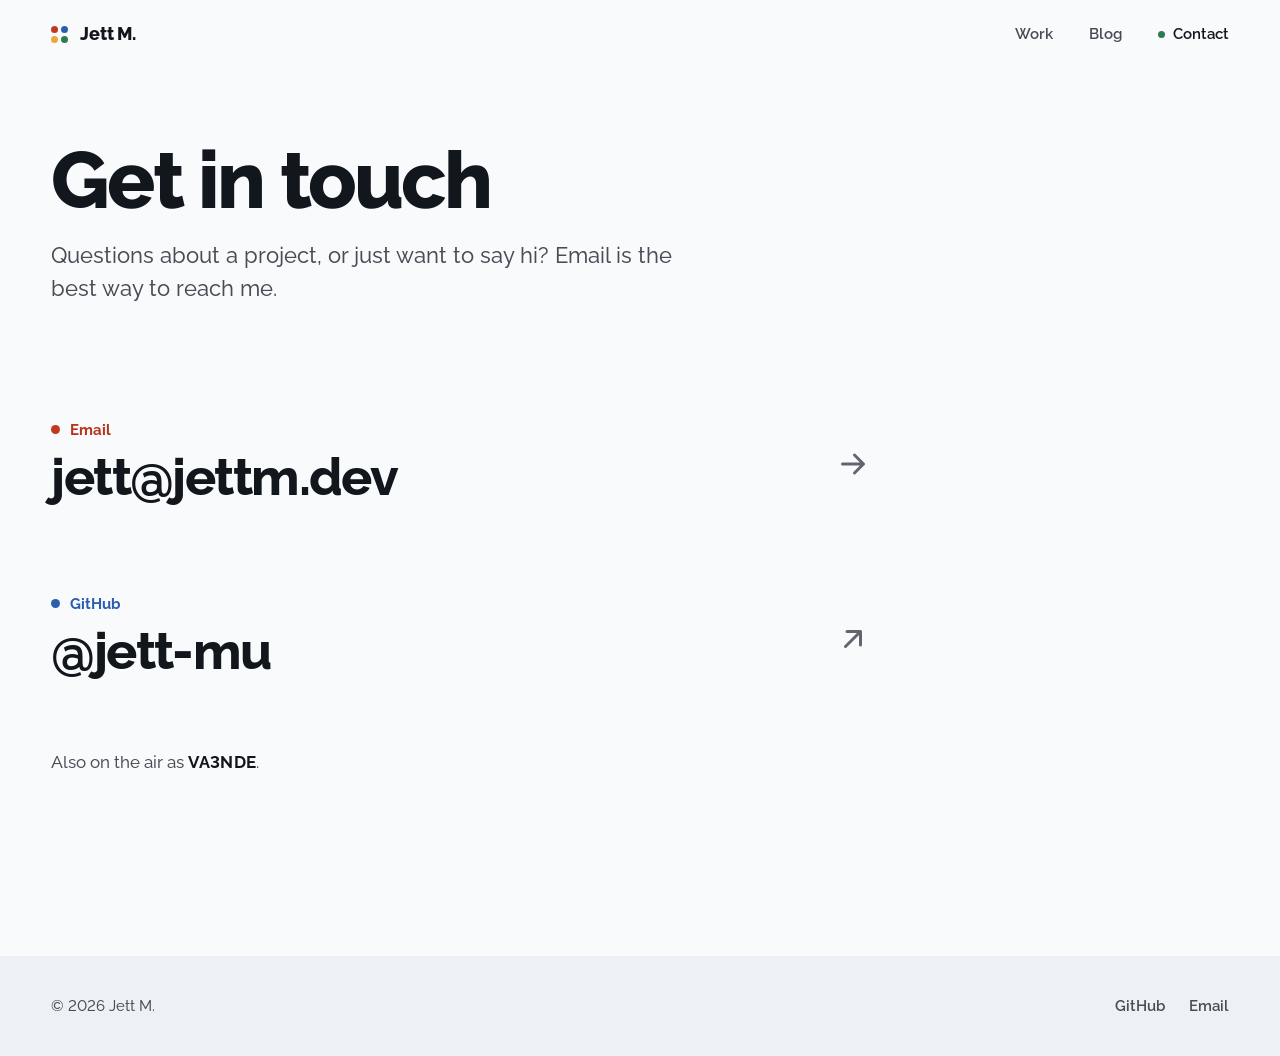
==== commit d7c79cbc: "fixerd sum stuff" ====
--- a/contact/index.html
+++ b/contact/index.html
@@ -5,7 +5,8 @@
 <meta name="viewport" content="width=device-width, initial-scale=1">
 <title>Contact · Jett M.</title>
 <meta name="description" content="Get in touch with Jett M. by email or on GitHub.">
-<meta name="theme-color" content="#FAFAF7">
+<meta name="theme-color" content="#F9FAFC" media="(prefers-color-scheme: light)">
+<meta name="theme-color" content="#111318" media="(prefers-color-scheme: dark)">
 <meta property="og:type" content="website">
 <meta property="og:url" content="https://jettm.dev/contact/">
 <meta property="og:title" content="Contact · Jett M.">
@@ -16,26 +17,15 @@
 <link rel="manifest" href="../site.webmanifest">
 <link rel="preconnect" href="https://fonts.googleapis.com">
 <link rel="preconnect" href="https://fonts.gstatic.com" crossorigin>
-<link href="https://fonts.googleapis.com/css2?family=Oswald:wght@500;600;700&family=Overpass:ital,wght@0,400;0,600;0,700;1,400&family=Overpass+Mono:wght@400;600;700&display=swap" rel="stylesheet">
+<link href="https://fonts.googleapis.com/css2?family=Raleway:ital,wght@0,100..900;1,100..900&display=swap" rel="stylesheet">
 <link rel="stylesheet" href="../style.css">
 </head>
 <body>
 
 <a class="skip-link" href="#main">Skip to content</a>
 
-<svg class="system-map" viewBox="0 0 1600 900" preserveAspectRatio="xMidYMid slice" aria-hidden="true" focusable="false">
-  <path d="M -50 680 C 300 680, 380 520, 620 520 S 900 300, 1150 300 S 1500 120, 1700 120" stroke="#C2381F" stroke-width="6" fill="none"></path>
-  <path d="M -50 220 C 250 220, 340 420, 600 420 S 950 620, 1200 620 S 1450 780, 1700 780" stroke="#2B5FAD" stroke-width="6" fill="none"></path>
-  <path d="M -50 460 L 1700 460" stroke="#2F7B4F" stroke-width="6" fill="none"></path>
-  <path d="M 400 -50 L 400 950 M 1050 -50 L 1050 950" stroke="#E8A93B" stroke-width="6" fill="none"></path>
-  <circle cx="620" cy="520" r="12" fill="#FAFAF7" stroke="#1A1A1A" stroke-width="4"></circle>
-  <circle cx="1150" cy="300" r="12" fill="#FAFAF7" stroke="#1A1A1A" stroke-width="4"></circle>
-  <circle cx="400" cy="460" r="12" fill="#FAFAF7" stroke="#1A1A1A" stroke-width="4"></circle>
-  <circle cx="1050" cy="620" r="12" fill="#FAFAF7" stroke="#1A1A1A" stroke-width="4"></circle>
-</svg>
-
 <header class="site-header">
-  <a class="wordmark" href="../index.html">jettm.dev</a>
+  <a class="wordmark" href="../index.html"><span class="mark" aria-hidden="true"><i></i><i></i><i></i><i></i></span>Jett M.</a>
   <nav class="site-nav" aria-label="Primary">
     <a class="line-red" href="../projects.html">Work</a>
     <a class="line-blue" href="https://blog.jettm.dev">Blog</a>
@@ -53,16 +43,16 @@
   <ul class="contact-list">
     <li>
       <a class="contact-row line-red" href="mailto:jett@jettm.dev">
-        <span class="contact-label">Email</span>
+        <span class="contact-label"><span class="dot" aria-hidden="true"></span>Email</span>
         <span class="contact-value">jett@jettm.dev</span>
-        <svg viewBox="0 0 24 24" fill="none" stroke="currentColor" stroke-width="1.8" stroke-linecap="round" stroke-linejoin="round" aria-hidden="true"><path d="M5 12h14M13 6l6 6-6 6"></path></svg>
+        <svg viewBox="0 0 24 24" fill="none" stroke="currentColor" stroke-width="2" stroke-linecap="round" stroke-linejoin="round" aria-hidden="true"><path d="M5 12h14M13 6l6 6-6 6"></path></svg>
       </a>
     </li>
     <li>
       <a class="contact-row line-blue" href="https://github.com/jett-mu" target="_blank" rel="noopener">
-        <span class="contact-label">GitHub</span>
+        <span class="contact-label"><span class="dot" aria-hidden="true"></span>GitHub</span>
         <span class="contact-value">@jett-mu</span>
-        <svg viewBox="0 0 24 24" fill="none" stroke="currentColor" stroke-width="1.8" stroke-linecap="round" stroke-linejoin="round" aria-hidden="true"><path d="M5 12h14M13 6l6 6-6 6"></path></svg>
+        <svg viewBox="0 0 24 24" fill="none" stroke="currentColor" stroke-width="2" stroke-linecap="round" stroke-linejoin="round" aria-hidden="true"><path d="M7 17 17 7M8 7h9v9"></path></svg>
       </a>
     </li>
   </ul>
--- a/style.css
+++ b/style.css
@@ -1,49 +1,74 @@
 /* ===========================================================
    jettm.dev shared styles.
-   The site is drawn as a transit system map: paper ground, ink
-   rules, hard offset shadows, and one colored line per project.
-   Oswald is the signage face, Overpass (a Highway Gothic
-   descendant) is for reading, Overpass Mono is for data/labels.
-   The gtfs/ showcase pages reuse the same palette and fonts.
+   One family (Raleway) carries the whole site through weight
+   and size. Four project colors are the identity: each project
+   owns one, and keeps it wherever it appears. Light and dark
+   themes follow the visitor's system setting.
+   The showcase pages add showcase.css on top of this file.
    =========================================================== */
 
 :root {
-  --ink: #1A1A1A;
-  --ink-2: #5C5C58;      /* secondary text, 6.4:1 on paper */
-  --ink-3: #6E6E68;      /* tertiary text, 4.9:1 on paper */
-  --paper: #FAFAF7;
-  --paper-2: #F0F0EA;    /* sunken surfaces */
-  --rule: rgba(26, 26, 26, 0.16);
-
-  /* line colors, one per project; all pass 4.5:1 as text on paper
-     except yellow, which uses --yellow-ink for text */
-  --red: #C2381F;
-  --blue: #2B5FAD;
-  --green: #2F7B4F;
-  --yellow: #E8A93B;
-  --yellow-ink: #8C5A0A;
-
-  --font-display: 'Oswald', 'Arial Narrow', sans-serif;
-  --font-body: 'Overpass', system-ui, sans-serif;
-  --font-mono: 'Overpass Mono', ui-monospace, 'SFMono-Regular', monospace;
+  color-scheme: light dark;
+
+  --bg: oklch(0.985 0.003 255);
+  --surface: oklch(0.955 0.006 255);       /* sunken fills, chips */
+  --raised: oklch(1 0 0);                  /* panels that sit above the page */
+  --ink: oklch(0.2 0.015 260);
+  --ink-2: oklch(0.42 0.015 260);          /* secondary text, ~8:1 on bg */
+  --ink-3: oklch(0.51 0.014 260);          /* tertiary text, ~5.3:1 on bg */
+  --rule: oklch(0.2 0.015 260 / 0.11);
+  --rule-strong: oklch(0.2 0.015 260 / 0.24);
+  --shadow: 0 1px 2px oklch(0.2 0.02 260 / 0.06), 0 12px 32px -12px oklch(0.2 0.02 260 / 0.18);
+
+  /* project colors: fill, text-safe variant, and what sits on the fill */
+  --red: #C2381F;      --red-text: #B8341C;      --on-red: #FFFFFF;
+  --blue: #2B5FAD;     --blue-text: #2B5FAD;     --on-blue: #FFFFFF;
+  --yellow: #E8A93B;   --yellow-text: #8C5A0A;   --on-yellow: oklch(0.2 0.015 260);
+  --green: #2F7B4F;    --green-text: #2F7B4F;    --on-green: #FFFFFF;
+
+  --font: 'Raleway', system-ui, sans-serif;
+  --font-code: ui-monospace,  /* taste-skill-ignore: real code only (.prose code/pre) */
+                'SFMono-Regular', Menlo, Consolas, monospace;
 
   --gutter: clamp(16px, 4vw, 56px);
-  --rail: 6px;
-  --border: 1.5px solid var(--ink);
-  --shadow: 5px 5px 0 rgba(26, 26, 26, 0.10);
-  --shadow-lift: 8px 8px 0 rgba(26, 26, 26, 0.14);
-  --ease-out: cubic-bezier(0.25, 1, 0.5, 1);
-
-  --z-map: 0;
+  --max: 1320px;
+  /* outer margin that lines the header and footer up with the content */
+  --frame: max(var(--gutter), calc((100% - var(--max)) / 2 + var(--gutter)));
+  --radius: 14px;
+  --radius-lg: 22px;
+  --ease-out: cubic-bezier(0.25, 1, 0.5, 1);       /* quart */
+  --ease-out-expo: cubic-bezier(0.16, 1, 0.3, 1);
+
   --z-content: 1;
-  --z-skip: 10;
+  --z-sticky: 20;
+  --z-skip: 50;
+}
+
+@media (prefers-color-scheme: dark) {
+  :root {
+    --bg: oklch(0.17 0.012 260);
+    --surface: oklch(0.215 0.014 260);
+    --raised: oklch(0.205 0.014 260);
+    --ink: oklch(0.95 0.005 260);
+    --ink-2: oklch(0.8 0.01 260);
+    --ink-3: oklch(0.7 0.012 260);
+    --rule: oklch(0.95 0.005 260 / 0.1);
+    --rule-strong: oklch(0.95 0.005 260 / 0.24);
+    --shadow: 0 1px 2px oklch(0 0 0 / 0.3), 0 16px 40px -16px oklch(0 0 0 / 0.6);
+
+    --red: oklch(0.68 0.17 35);      --red-text: oklch(0.75 0.15 35);      --on-red: oklch(0.17 0.012 260);
+    --blue: oklch(0.7 0.12 255);     --blue-text: oklch(0.77 0.11 255);    --on-blue: oklch(0.17 0.012 260);
+    --yellow: oklch(0.82 0.14 80);   --yellow-text: oklch(0.85 0.13 80);   --on-yellow: oklch(0.17 0.012 260);
+    --green: oklch(0.7 0.13 155);    --green-text: oklch(0.77 0.12 155);   --on-green: oklch(0.17 0.012 260);
+  }
 }
 
 /* line assignment: set on any element to color it and its children */
-.line-red    { --line: var(--red);    --line-text: var(--red);        --on-line: var(--paper); }
-.line-blue   { --line: var(--blue);   --line-text: var(--blue);       --on-line: var(--paper); }
-.line-green  { --line: var(--green);  --line-text: var(--green);      --on-line: var(--paper); }
-.line-yellow { --line: var(--yellow); --line-text: var(--yellow-ink); --on-line: var(--ink); }
+.line-red    { --line: var(--red);    --line-text: var(--red-text);    --on-line: var(--on-red); }
+.line-blue   { --line: var(--blue);   --line-text: var(--blue-text);   --on-line: var(--on-blue); }
+.line-yellow { --line: var(--yellow); --line-text: var(--yellow-text); --on-line: var(--on-yellow); }
+.line-green  { --line: var(--green);  --line-text: var(--green-text);  --on-line: var(--on-green); }
+.line-ink    { --line: var(--ink);    --line-text: var(--ink);         --on-line: var(--bg); }
 
 /* ---------- BASE ---------- */
 
@@ -56,15 +81,17 @@
 
 body {
   margin: 0;
-  min-height: 100vh;
   min-height: 100dvh;
   display: flex;
   flex-direction: column;
-  background: var(--paper);
+  background: var(--bg);
   color: var(--ink);
-  font-family: var(--font-body);
-  font-size: 1rem;
+  font-family: var(--font);
+  font-size: 1.0625rem;
+  font-weight: 450;
   line-height: 1.6;
+  /* Raleway defaults to old-style figures; times and IDs read better lining */
+  font-variant-numeric: lining-nums;
   -webkit-font-smoothing: antialiased;
 }
 
@@ -73,40 +100,31 @@
 h1, h2, h3 { margin: 0; text-wrap: balance; }
 p { margin: 0; text-wrap: pretty; }
 
-a { color: var(--blue); text-decoration: none; }
+a { color: var(--blue-text); text-decoration: none; }
 a:hover { color: var(--ink); }
 
 :focus-visible {
-  outline: 2.5px solid var(--ink);
+  outline: 2px solid var(--ink);
   outline-offset: 3px;
-}
-
-::selection { background: var(--ink); color: var(--paper); }
+  border-radius: 6px;
+}
+
+::selection { background: var(--ink); color: var(--bg); }
 
 .skip-link {
   position: absolute;
   top: -100px;
   left: var(--gutter);
   z-index: var(--z-skip);
-  padding: 12px 16px;
+  padding: 12px 18px;
+  border-radius: 999px;
   background: var(--ink);
-  color: var(--paper);
-  font: 600 0.875rem/1 var(--font-mono);
-}
-
-.skip-link:focus { top: 12px; color: var(--paper); }
-
-/* faint system map behind every page */
-.system-map {
-  position: fixed;
-  inset: 0;
-  z-index: var(--z-map);
-  width: 100%;
-  height: 100%;
-  max-width: none;
-  opacity: 0.09;
-  pointer-events: none;
-}
+  color: var(--bg);
+  font-weight: 700;
+  font-size: 0.9375rem;
+}
+
+.skip-link:focus { top: 12px; color: var(--bg); }
 
 .site-header,
 main,
@@ -120,80 +138,89 @@
 /* ---------- HEADER ---------- */
 
 .site-header {
-  display: flex;
-  align-items: stretch;
+  position: sticky;
+  top: 0;
+  z-index: var(--z-sticky);
+  display: flex;
+  align-items: center;
   justify-content: space-between;
   gap: 16px;
-  min-height: 64px;
-  padding: 0 var(--gutter);
-  border-bottom: var(--border);
+  min-height: 68px;
+  padding: 0 var(--frame);
+  background: var(--bg);
 }
 
 .wordmark {
   display: inline-flex;
   align-items: center;
-  gap: 10px;
-  align-self: center;
-  padding: 10px 0;
-  font: 600 0.875rem/1 var(--font-mono);
-  letter-spacing: 0.14em;
-  text-transform: uppercase;
+  gap: 12px;
+  min-height: 44px;
+  font-weight: 800;
+  font-size: 1.125rem;
+  letter-spacing: -0.01em;
   color: var(--ink);
 }
 
-/* the station dot in the wordmark */
-.wordmark::before {
+/* four dots, one per project color */
+.mark {
+  display: grid;
+  grid-template-columns: repeat(2, 7px);
+  gap: 3px;
+  transition: transform 600ms var(--ease-out-expo);
+}
+
+.mark i {
+  width: 7px;
+  height: 7px;
+  border-radius: 50%;
+}
+
+.mark i:nth-child(1) { background: var(--red); }
+.mark i:nth-child(2) { background: var(--blue); }
+.mark i:nth-child(3) { background: var(--yellow); }
+.mark i:nth-child(4) { background: var(--green); }
+
+.wordmark:hover { color: var(--ink); }
+.wordmark:hover .mark { transform: rotate(90deg); }
+
+.site-nav {
+  display: flex;
+  align-items: center;
+  gap: clamp(0px, 1.2vw, 12px);
+  margin-right: -12px;    /* optical: the last link's text sits on the margin */
+}
+
+.site-nav a {
+  display: inline-flex;
+  align-items: center;
+  gap: 8px;
+  min-height: 44px;
+  padding: 0 12px;
+  border-radius: 999px;
+  font-weight: 600;
+  font-size: 0.9375rem;
+  color: var(--ink-2);
+  transition: color 150ms var(--ease-out), background 150ms var(--ease-out);
+}
+
+/* the page's dot: hidden until hover, shown on the current page */
+.site-nav a::before {
   content: "";
-  flex: none;
-  width: 14px;
-  height: 14px;
+  width: 7px;
+  height: 7px;
+  margin-left: -15px;
   border-radius: 50%;
-  background: var(--paper);
-  border: 3px solid var(--ink);
-  transition: background 200ms var(--ease-out);
-}
-
-.wordmark:hover { color: var(--ink); }
-.wordmark:hover::before { background: var(--red); }
-
-.site-nav {
-  display: flex;
-  align-items: stretch;
-  gap: clamp(0px, 1vw, 8px);
-}
-
-.site-nav a {
-  position: relative;
-  display: inline-flex;
-  align-items: center;
-  padding: 0 10px;
-  font: 600 0.8125rem/1 var(--font-mono);
-  letter-spacing: 0.1em;
-  text-transform: uppercase;
-  color: var(--ink-2);
-  transition: color 150ms var(--ease-out);
+  background: var(--line, var(--ink));
+  opacity: 0;
+  transform: scale(0.4);
+  transition: transform 250ms var(--ease-out-expo), opacity 200ms var(--ease-out), margin 250ms var(--ease-out-expo);
 }
 
 .site-nav a:hover,
 .site-nav a[aria-current="page"] { color: var(--ink); }
 
-/* current page: a short line segment sitting on the header rule */
-.site-nav a::after {
-  content: "";
-  position: absolute;
-  left: 10px;
-  right: 10px;
-  bottom: -1.5px;
-  height: 4px;
-  background: var(--line, var(--ink));
-  transform: scaleX(0);
-  transition: transform 250ms var(--ease-out);
-}
-
-.site-nav a:hover::after { transform: scaleX(1); }
-.site-nav a[aria-current="page"]::after { transform: scaleX(1); }
-
-.site-nav a:focus-visible { outline-offset: -4px; }
+.site-nav a:hover::before,
+.site-nav a[aria-current="page"]::before { opacity: 1; transform: scale(1); margin-left: 0; }
 
 /* ---------- FOOTER ---------- */
 
@@ -203,57 +230,57 @@
   align-items: center;
   justify-content: space-between;
   gap: 8px 24px;
-  padding: 18px var(--gutter);
-  border-top: var(--border);
-  font: 0.8125rem/1.5 var(--font-mono);
-  color: var(--ink-2);
-}
-
-.footer-links { display: flex; gap: 20px; }
-.footer-links a { color: var(--ink-2); padding: 6px 0; }
+  margin-top: clamp(48px, 8vh, 96px);
+  padding: 28px var(--frame);
+  background: var(--surface);
+  font-size: 0.9375rem;
+  color: var(--ink-2);
+}
+
+.footer-links { display: flex; gap: 8px; margin-right: -8px; }
+.footer-links a {
+  display: inline-flex;
+  align-items: center;
+  min-height: 44px;
+  padding: 0 8px;
+  font-weight: 600;
+  color: var(--ink-2);
+}
 .footer-links a:hover { color: var(--ink); }
 
 /* ---------- SHARED TYPE ---------- */
-
-.display {
-  font-family: var(--font-display);
-  font-weight: 700;
-  text-transform: uppercase;
-  letter-spacing: 0;
-  line-height: 0.92;
-}
 
 .page-wrap {
   width: 100%;
-  max-width: 1600px;
+  max-width: var(--max);
   margin: 0 auto;
-  padding: clamp(40px, 7vh, 88px) var(--gutter) clamp(56px, 10vh, 120px);
-}
-
-.page-head { margin-bottom: clamp(32px, 6vh, 64px); }
+  padding: clamp(40px, 8vh, 96px) var(--gutter) clamp(64px, 12vh, 140px);
+}
+
+.page-head { margin-bottom: clamp(48px, 9vh, 104px); }
 
 .page-title {
-  font-family: var(--font-display);
-  font-weight: 700;
-  font-size: clamp(2.75rem, 1.6rem + 4.4vw, 5rem);
-  line-height: 0.92;
-  text-transform: uppercase;
-}
+  font-weight: 800;
+  font-size: clamp(2.75rem, 1.5rem + 4.6vw, 5rem);
+  line-height: 1;
+  letter-spacing: -0.035em;
+}
+
+.page-title .thin { font-weight: 250; letter-spacing: -0.02em; }
 
 .page-lede {
-  max-width: 52ch;
-  margin-top: 18px;
-  font-size: clamp(1.0625rem, 1rem + 0.3vw, 1.25rem);
+  max-width: 48ch;
+  margin-top: 20px;
+  font-size: clamp(1.125rem, 1rem + 0.45vw, 1.375rem);
   line-height: 1.5;
   color: var(--ink-2);
 }
 
 .section-title {
-  font-family: var(--font-display);
-  font-weight: 700;
-  font-size: clamp(1.75rem, 1.35rem + 1.4vw, 2.5rem);
-  line-height: 1;
-  text-transform: uppercase;
+  font-weight: 800;
+  font-size: clamp(1.625rem, 1.3rem + 1vw, 2.125rem);
+  line-height: 1.1;
+  letter-spacing: -0.02em;
 }
 
 .text-link {
@@ -261,115 +288,89 @@
   align-items: center;
   gap: 8px;
   min-height: 44px;
-  font: 600 0.8125rem/1 var(--font-mono);
-  letter-spacing: 0.08em;
-  text-transform: uppercase;
+  font-weight: 700;
+  font-size: 0.9375rem;
   color: var(--ink);
 }
 
-.text-link svg { width: 16px; height: 16px; transition: transform 200ms var(--ease-out); }
-.text-link:hover { color: var(--blue); }
-.text-link:hover svg { transform: translateX(3px); }
+.text-link svg { width: 16px; height: 16px; transition: transform 250ms var(--ease-out); }
+.text-link:hover { color: var(--line-text, var(--blue-text)); }
+.text-link:hover svg { transform: translateX(4px); }
 
 .back-link {
   display: inline-flex;
   align-items: center;
   gap: 8px;
   min-height: 44px;
-  margin-bottom: 12px;
-  font: 600 0.8125rem/1 var(--font-mono);
-  letter-spacing: 0.08em;
-  text-transform: uppercase;
-  color: var(--ink-2);
-}
-
-.back-link svg { width: 16px; height: 16px; transition: transform 200ms var(--ease-out); }
+  margin-bottom: clamp(16px, 3vh, 28px);
+  font-weight: 600;
+  font-size: 0.9375rem;
+  color: var(--ink-2);
+}
+
+.back-link svg { width: 16px; height: 16px; transition: transform 250ms var(--ease-out); }
 .back-link:hover { color: var(--ink); }
-.back-link:hover svg { transform: translateX(-3px); }
+.back-link:hover svg { transform: translateX(-4px); }
+
+/* project color dot, used beside project names */
+.dot {
+  flex: none;
+  display: inline-block;
+  width: 0.5em;
+  height: 0.5em;
+  border-radius: 50%;
+  background: var(--line);
+}
 
 /* ---------- BUTTONS ---------- */
 
 .btn {
   display: inline-flex;
   align-items: center;
-  gap: 10px;
+  gap: 9px;
   min-height: 46px;
-  padding: 0 16px;
-  font: 600 0.875rem/1 var(--font-mono);
+  padding: 0 20px;
+  border-radius: 999px;
+  font: 650 0.9375rem/1 var(--font);
   color: var(--ink);
-  background: var(--paper);
-  border: var(--border);
-  box-shadow: 3px 3px 0 rgba(26, 26, 26, 0.12);
+  background: transparent;
+  border: 1.5px solid var(--rule-strong);
   white-space: nowrap;
-  transition: transform 200ms var(--ease-out), box-shadow 200ms var(--ease-out),
-              background 150ms var(--ease-out), color 150ms var(--ease-out);
+  transition: background 200ms var(--ease-out), border-color 200ms var(--ease-out),
+              color 200ms var(--ease-out), transform 200ms var(--ease-out);
 }
 
 .btn:hover {
-  transform: translate(-2px, -2px);
-  box-shadow: 5px 5px 0 rgba(26, 26, 26, 0.16);
+  color: var(--ink);
+  border-color: var(--ink);
+  background: var(--surface);
+}
+
+.btn:active { transform: scale(0.97); }
+
+.btn-fill {
+  color: var(--on-line, var(--bg));
   background: var(--line, var(--ink));
-  color: var(--on-line, var(--paper));
-}
-
-.btn:active { transform: translate(0, 0); box-shadow: 1px 1px 0 rgba(26, 26, 26, 0.16); }
-
-.btn-tag {
-  font-size: 0.75rem;
-  letter-spacing: 0.1em;
-  color: var(--ink-3);
-  transition: color 150ms var(--ease-out);
-}
-
-.btn:hover .btn-tag { color: inherit; }
-
-.btn-fill {
-  background: var(--line, var(--ink));
-  color: var(--on-line, var(--paper));
-}
-
-.btn-fill:hover { background: var(--ink); color: var(--paper); }
+  border-color: transparent;
+}
+
+.btn-fill:hover {
+  color: var(--on-line, var(--bg));
+  background: color-mix(in oklab, var(--line, var(--ink)) 86%, var(--ink));
+  border-color: transparent;
+}
 
 .btn svg { width: 16px; height: 16px; flex: none; }
 
-/* small square buttons used inside project listings */
-.mini-btn {
-  display: inline-flex;
-  align-items: center;
-  gap: 7px;
-  min-height: 40px;
-  padding: 0 12px;
-  font: 600 0.75rem/1 var(--font-mono);
-  letter-spacing: 0.06em;
-  text-transform: uppercase;
-  color: var(--ink);
-  background: var(--paper);
-  border: var(--border);
-  transition: background 150ms var(--ease-out), color 150ms var(--ease-out);
-}
-
-.mini-btn svg { width: 13px; height: 13px; flex: none; }
-.mini-btn:hover { background: var(--ink); color: var(--paper); }
-
-.mini-btn-fill { background: var(--line); color: var(--on-line); }
-.mini-btn-fill:hover { background: var(--ink); color: var(--paper); }
+.btn-label {
+  font-weight: 500;
+  opacity: 0.72;
+}
+
+.btn-sm { min-height: 40px; padding: 0 16px; font-size: 0.875rem; }
 
 @media (pointer: coarse) {
-  .mini-btn { min-height: 44px; }
-}
-
-/* circular route bullet, as on a transit map legend */
-.route-bullet {
-  flex: none;
-  display: inline-grid;
-  place-items: center;
-  width: 36px;
-  height: 36px;
-  border-radius: 50%;
-  background: var(--line);
-  color: var(--on-line);
-  font: 700 0.75rem/1 var(--font-mono);
-  letter-spacing: 0.02em;
+  .btn-sm { min-height: 44px; }
 }
 
 .tags {
@@ -385,447 +386,407 @@
   display: inline-flex;
   align-items: center;
   gap: 6px;
-  padding: 6px 9px 5px;
-  font: 600 0.75rem/1 var(--font-mono);
-  letter-spacing: 0.06em;
-  text-transform: uppercase;
-  color: var(--ink-2);
-  border: 1.5px solid var(--rule);
-}
-
-.tags .tag-flag { color: var(--green); border-color: var(--green); }
-.tags .tag-flag svg { width: 13px; height: 13px; flex: none; }
+  padding: 6px 12px;
+  border-radius: 999px;
+  font-weight: 600;
+  font-size: 0.8125rem;
+  line-height: 1.2;
+  color: var(--ink-2);
+  background: var(--surface);
+}
+
+.tags .tag-flag { color: var(--green-text); background: color-mix(in oklab, var(--green) 12%, transparent); }
+.tags .tag-flag svg { width: 14px; height: 14px; flex: none; }
 
 /* ---------- HOME ---------- */
 
 .home {
   display: grid;
-  grid-template-columns: minmax(0, 1fr) minmax(0, 1.2fr);
+  grid-template-columns: minmax(0, 5fr) minmax(0, 7fr);
+  gap: clamp(40px, 6vw, 112px);
+  max-width: var(--max);
+  margin: 0 auto;
+  padding: clamp(40px, 8vh, 96px) var(--gutter) clamp(64px, 12vh, 140px);
 }
 
 .intro {
-  display: flex;
-  flex-direction: column;
-  justify-content: center;
-  padding: clamp(40px, 8vh, 96px) var(--gutter);
-  border-right: var(--border);
+  position: sticky;
+  top: calc(68px + clamp(24px, 6vh, 64px));
+  align-self: start;
 }
 
 .intro-name {
-  font-family: var(--font-display);
-  font-weight: 700;
-  font-size: clamp(3.5rem, 2rem + 5.2vw, 6rem);
-  line-height: 0.9;
-  text-transform: uppercase;
-}
+  font-weight: 800;
+  font-size: clamp(3.5rem, 2rem + 5.4vw, 6rem);
+  line-height: 0.95;
+  letter-spacing: -0.04em;
+}
+
+.intro-name .thin { font-weight: 200; letter-spacing: -0.02em; }
 
 .intro-lede {
   max-width: 30ch;
-  margin-top: 20px;
-  font-size: clamp(1.125rem, 1rem + 0.5vw, 1.375rem);
+  margin-top: 22px;
+  font-size: clamp(1.1875rem, 1rem + 0.6vw, 1.4375rem);
+  font-weight: 500;
   line-height: 1.45;
-}
-
-/* the red dot that shuttles along a short track, also on the gtfs showcase */
-.dot-track {
-  position: relative;
-  width: 160px;
-  height: 2px;
-  margin: clamp(24px, 4vh, 36px) 0;
-  background: rgba(26, 26, 26, 0.2);
-}
-
-.dot-track::after {
-  content: "";
-  position: absolute;
-  top: -5px;
-  left: 0;
-  width: 12px;
-  height: 12px;
-  border-radius: 50%;
-  background: var(--red);
-  animation: dot-travel 3.2s cubic-bezier(0.65, 0, 0.35, 1) infinite alternate;
-}
-
-@keyframes dot-travel {
-  to { transform: translateX(148px); }
-}
-
-.interests {
+  color: var(--ink-2);
+}
+
+.intro-lede strong { font-weight: 700; color: var(--ink); }
+
+/* four segments, one per project. The hovered project's segment
+   stretches; the script sets data-active on .band */
+.band {
+  display: flex;
+  gap: 5px;
+  max-width: 340px;
+  height: 6px;
+  margin: clamp(28px, 5vh, 44px) 0;
+}
+
+.band span {
+  flex: 1 1 0;
+  border-radius: 3px;
+  background: var(--line);
+  transform-origin: left;
+  transition: flex-grow 700ms var(--ease-out-expo), opacity 400ms var(--ease-out);
+}
+
+.band[data-active] span { opacity: 0.28; }
+
+.band[data-active="red"] .line-red,
+.band[data-active="blue"] .line-blue,
+.band[data-active="yellow"] .line-yellow,
+.band[data-active="green"] .line-green { flex-grow: 5; opacity: 1; }
+
+@media (prefers-reduced-motion: no-preference) {
+  .band span {
+    animation: band-in 900ms var(--ease-out-expo) backwards;
+    animation-delay: calc(var(--i, 0) * 110ms + 150ms);
+  }
+}
+
+@keyframes band-in {
+  from { transform: scaleX(0); }
+}
+
+.now {
+  margin: 0;
+  display: grid;
+  grid-template-columns: auto minmax(0, 1fr);
+  gap: 12px 20px;
+  max-width: 46ch;
+  font-size: 1rem;
+  color: var(--ink-2);
+}
+
+.now dt {
+  font-weight: 700;
+  font-size: 0.875rem;
+  line-height: 1.85;
+  color: var(--line-text);
+}
+
+.now dd { margin: 0; }
+.now strong { font-weight: 700; color: var(--ink); }
+
+.skills {
+  margin-top: clamp(22px, 3.5vh, 32px);
+  display: flex;
+  flex-wrap: wrap;
+  align-items: baseline;
+  gap: 4px 20px;
+}
+
+.skills-label {
+  font-weight: 700;
+  font-size: 0.875rem;
+  color: var(--ink-3);
+}
+
+.inline-list {
   list-style: none;
   margin: 0;
   padding: 0;
-  max-width: 46ch;
-  display: flex;
-  flex-direction: column;
-  gap: 12px;
-  color: var(--ink-2);
-}
-
-.interests li {
-  display: flex;
-  align-items: flex-start;
-  gap: 12px;
-}
-
-.interests strong { font-weight: 700; color: var(--ink); }
-
-.interest-icon {
-  flex: none;
-  width: 20px;
-  height: 20px;
-  margin-top: 0.1em;
-  color: var(--line);
-}
-
-.interest-icon svg { width: 100%; height: 100%; }
-
-.skills {
-  margin-top: clamp(20px, 3vh, 28px);
   display: flex;
   flex-wrap: wrap;
-  align-items: center;
-  gap: 8px 12px;
-}
-
-.skills-label {
-  font: 600 0.75rem/1 var(--font-mono);
-  letter-spacing: 0.1em;
-  text-transform: uppercase;
+  font-weight: 600;
+  font-size: 0.9375rem;
+}
+
+.inline-list li:not(:last-child)::after {
+  content: "·";
+  padding: 0 0.55em;
   color: var(--ink-3);
 }
 
-.skills .tags li { color: var(--ink); border-color: var(--ink); }
-
 .intro-links {
   display: flex;
   flex-wrap: wrap;
-  gap: 12px;
-  margin-top: clamp(24px, 4vh, 36px);
-}
-
-.lines {
-  display: flex;
-  flex-direction: column;
-  justify-content: center;
-  padding: clamp(40px, 7vh, 88px) var(--gutter);
-}
-
-.lines-head {
+  gap: 10px;
+  margin-top: clamp(28px, 4.5vh, 40px);
+}
+
+.work-head {
   display: flex;
   align-items: baseline;
   justify-content: space-between;
   gap: 16px;
-  margin-bottom: clamp(24px, 4vh, 36px);
-}
-
-/* the strip map: each project is a stop, joined by its own line color */
-.stations {
+  margin-bottom: clamp(12px, 2vh, 20px);
+  padding: 0 clamp(16px, 2vw, 28px);
+}
+
+.work-list {
   list-style: none;
   margin: 0;
   padding: 0;
-}
-
-.station {
-  position: relative;
+  display: flex;
+  flex-direction: column;
+  gap: 4px;
+}
+
+.work-item {
   display: grid;
-  grid-template-columns: minmax(0, 1fr) auto;
-  align-items: start;
-  gap: 24px;
-  padding: 0 0 clamp(28px, 4.5vh, 40px) 48px;
-}
-
-.station:last-child { padding-bottom: 0; }
-
-/* segment from this stop's center to the next stop's center */
-.station::before {
-  content: "";
-  position: absolute;
-  left: 11px;
-  top: 16px;
-  bottom: -16px;
-  width: var(--rail);
-  background: var(--line);
-  transform-origin: top;
-}
-
-.station:last-child::before { display: none; }
-
-/* the stop itself */
-.station::after {
-  content: "";
-  position: absolute;
-  left: 3px;
-  top: 5px;
-  width: 22px;
-  height: 22px;
-  border-radius: 50%;
-  background: var(--paper);
-  border: 4px solid var(--ink);
-  transition: background 200ms var(--ease-out), transform 200ms var(--ease-out);
-}
-
-.station:hover::after,
-.station:focus-within::after {
-  background: var(--line);
-  transform: scale(1.12);
-}
-
-.station-name {
-  font-family: var(--font-display);
+  grid-template-columns: minmax(0, 1fr) clamp(150px, 15vw, 220px);
+  align-items: center;
+  gap: clamp(20px, 3vw, 40px);
+  padding: clamp(20px, 2.4vw, 32px) clamp(16px, 2vw, 28px);
+  border-radius: var(--radius-lg);
+  transition: background 350ms var(--ease-out);
+}
+
+.work-item:hover,
+.work-item:focus-within { background: color-mix(in oklab, var(--line) 9%, transparent); }
+
+.work-name {
+  display: flex;
+  align-items: center;
+  gap: 14px;
+  font-weight: 800;
+  font-size: clamp(1.5rem, 1.2rem + 1vw, 2.125rem);
+  line-height: 1.1;
+  letter-spacing: -0.025em;
+}
+
+.work-name .dot { width: 14px; height: 14px; }
+.work-name a { color: var(--ink); }
+.work-name a:hover { color: var(--line-text); }
+
+.work-desc {
+  max-width: 52ch;
+  margin-top: 10px;
+  color: var(--ink-2);
+}
+
+.work-meta {
+  margin-top: 8px;
   font-weight: 600;
-  font-size: clamp(1.5rem, 1.25rem + 0.8vw, 1.875rem);
-  line-height: 1.1;
-  text-transform: uppercase;
-}
-
-.station-name a { color: var(--ink); }
-.station-name a:hover { color: var(--line-text); }
-
-.station-desc {
-  max-width: 54ch;
-  margin-top: 6px;
-  color: var(--ink-2);
-}
-
-.station-meta {
-  margin-top: 8px;
-  font: 600 0.75rem/1.4 var(--font-mono);
-  letter-spacing: 0.08em;
-  text-transform: uppercase;
+  font-size: 0.875rem;
   color: var(--ink-3);
 }
 
-.station-links {
+.work-links {
   display: flex;
   flex-wrap: wrap;
   gap: 8px;
-  margin-top: 14px;
-}
-
-.station-shot {
-  width: clamp(132px, 12vw, 188px);
+  margin-top: 18px;
+}
+
+/* screenshot on a plate of the project's color */
+.shot-plate {
+  padding: 7px;
+  border-radius: 18px;
+  background: color-mix(in oklab, var(--line) 22%, transparent);
+  transition: background 350ms var(--ease-out), transform 500ms var(--ease-out-expo);
+}
+
+.shot-plate img {
+  width: 100%;
+  height: auto;
   aspect-ratio: 16 / 10;
-  height: auto;
   object-fit: cover;
   object-position: var(--shot-pos, left top);
-  border: var(--border);
-  box-shadow: var(--shadow);
-  background: var(--paper-2);
-  transition: transform 250ms var(--ease-out), box-shadow 250ms var(--ease-out);
-}
-
-.station:hover .station-shot {
-  transform: translate(-2px, -2px);
-  box-shadow: var(--shadow-lift);
-}
-
-/* "backwards", not "both": a filled end state would pin transform
-   and block the hover scale on the stop */
+  border-radius: 11px;
+  background: var(--surface);
+}
+
+.work-item:hover .shot-plate {
+  background: var(--line);
+  transform: rotate(-1.5deg) scale(1.03);
+}
+
 @media (prefers-reduced-motion: no-preference) {
-  .station::before {
-    animation: rail-draw 700ms var(--ease-out) backwards;
-    animation-delay: calc(var(--i, 0) * 140ms + 200ms);
+  .work-item {
+    animation: rise 800ms var(--ease-out-expo) backwards;
+    animation-delay: calc(var(--i, 0) * 90ms + 250ms);
   }
-
-  .station::after {
-    animation: stop-in 450ms var(--ease-out) backwards;
-    animation-delay: calc(var(--i, 0) * 140ms);
-  }
-}
-
-@keyframes rail-draw {
-  from { transform: scaleY(0); }
-}
-
-@keyframes stop-in {
-  from { transform: scale(0.3); }
+}
+
+@keyframes rise {
+  from { opacity: 0; transform: translateY(18px); }
 }
 
 /* ---------- PROJECTS PAGE ---------- */
 
-.project-grid {
+.features {
   list-style: none;
   margin: 0;
   padding: 0;
+  display: flex;
+  flex-direction: column;
+  gap: clamp(72px, 13vh, 152px);
+}
+
+.feature {
   display: grid;
-  grid-template-columns: repeat(auto-fill, minmax(min(100%, 340px), 1fr));
-  gap: clamp(20px, 2.5vw, 32px);
-}
-
-.project {
-  display: flex;
-  flex-direction: column;
-  background: var(--paper);
-  border: var(--border);
-  box-shadow: var(--shadow);
-  transition: transform 250ms var(--ease-out), box-shadow 250ms var(--ease-out);
-}
-
-.project:hover,
-.project:focus-within {
-  transform: translate(-3px, -3px);
-  box-shadow: var(--shadow-lift);
-}
-
-.project-shot {
+  grid-template-columns: minmax(0, 7fr) minmax(0, 5fr);
+  align-items: center;
+  gap: clamp(32px, 5.5vw, 96px);
+}
+
+.feature:nth-child(even) { grid-template-columns: minmax(0, 5fr) minmax(0, 7fr); }
+.feature:nth-child(even) .feature-media { order: 2; }
+
+.feature-media {
   position: relative;
+  padding: clamp(18px, 3.4vw, 48px);
+  border-radius: clamp(18px, 2vw, 28px);
+  background: var(--line);
+  overflow: hidden;
+}
+
+/* a faint ring echoing the color dot, sitting behind the screenshot */
+.feature-media::before {
+  content: "";
+  position: absolute;
+  width: 70%;
+  aspect-ratio: 1;
+  right: -18%;
+  bottom: -38%;
+  border-radius: 50%;
+  border: clamp(18px, 3vw, 40px) solid color-mix(in oklab, var(--on-line) 14%, transparent);
+  transition: transform 900ms var(--ease-out-expo);
+}
+
+.feature:nth-child(even) .feature-media::before { right: auto; left: -18%; }
+
+.feature-media img {
+  position: relative;
+  width: 100%;
+  height: auto;
   aspect-ratio: 16 / 10;
-  overflow: hidden;
-  background: var(--paper-2);
-  border-bottom: var(--rail) solid var(--line);
-}
-
-.project-shot img {
-  width: 100%;
-  height: 100%;
   object-fit: cover;
   object-position: var(--shot-pos, left top);
-  transition: transform 500ms var(--ease-out);
-}
-
-.project:hover .project-shot img { transform: scale(1.03); }
-
-.project-body {
-  flex: 1;
-  display: flex;
-  flex-direction: column;
-  gap: 12px;
-  padding: 20px 20px 22px;
-}
-
-.project-head {
-  display: flex;
-  align-items: center;
-  gap: 12px;
-}
-
-.project-title {
-  font-family: var(--font-display);
-  font-weight: 600;
-  font-size: 1.625rem;
-  line-height: 1.1;
-  text-transform: uppercase;
-}
-
-.project-title a { color: var(--ink); }
-.project-title a:hover { color: var(--line-text); }
-
-.project-desc { color: var(--ink-2); }
-
-/* tags sit at the bottom so cards in a row line up */
-.project-body .tags { margin-top: auto; padding-top: 4px; }
-
-.project-actions {
-  display: grid;
-  grid-auto-flow: column;
-  grid-auto-columns: 1fr;
-  border-top: var(--border);
-}
-
-.action {
-  display: flex;
-  align-items: center;
-  justify-content: center;
-  gap: 7px;
-  min-height: 48px;
-  padding: 0 8px;
-  font: 600 0.75rem/1 var(--font-mono);
-  letter-spacing: 0.06em;
-  text-transform: uppercase;
-  color: var(--ink);
-  border-right: var(--border);
-  transition: background 150ms var(--ease-out), color 150ms var(--ease-out);
-}
-
-.action:last-child { border-right: none; }
-.action svg { width: 13px; height: 13px; flex: none; }
-.action:hover { background: var(--ink); color: var(--paper); }
-
-.action-primary { background: var(--line); color: var(--on-line); }
-.action-primary:hover { background: var(--ink); color: var(--paper); }
-
-.project-read {
-  display: flex;
-  align-items: center;
-  justify-content: space-between;
-  gap: 12px;
-  min-height: 48px;
-  padding: 0 20px;
-  font: 600 0.75rem/1 var(--font-mono);
-  letter-spacing: 0.06em;
-  text-transform: uppercase;
-  color: var(--paper);
-  background: var(--ink);
-  transition: background 150ms var(--ease-out), color 150ms var(--ease-out);
-}
-
-.project-read svg { width: 16px; height: 16px; flex: none; transition: transform 200ms var(--ease-out); }
-.project-read:hover { background: var(--line); color: var(--on-line); }
-.project-read:hover svg { transform: translateX(3px); }
-
-.action:focus-visible,
-.project-read:focus-visible {
-  outline-color: currentColor;
-  outline-offset: -6px;
-}
+  border-radius: 10px;
+  background: var(--surface);
+  transition: transform 700ms var(--ease-out-expo);
+}
+
+.feature:hover .feature-media img { transform: translateY(-6px) scale(1.012); }
+.feature:hover .feature-media::before { transform: scale(1.08) rotate(8deg); }
+
+.feature-title {
+  display: flex;
+  align-items: center;
+  gap: 16px;
+  font-weight: 800;
+  font-size: clamp(2rem, 1.4rem + 2.2vw, 3.25rem);
+  line-height: 1.02;
+  letter-spacing: -0.035em;
+}
+
+.feature-title .dot { width: 16px; height: 16px; }
+.feature-title a { color: var(--ink); }
+.feature-title a:hover { color: var(--line-text); }
+
+.feature-desc {
+  max-width: 44ch;
+  margin-top: 16px;
+  font-size: 1.125rem;
+  color: var(--ink-2);
+}
+
+.feature .tags { margin-top: 20px; }
+
+.feature-actions {
+  display: flex;
+  flex-wrap: wrap;
+  gap: 10px;
+  margin-top: 28px;
+}
+
+.feature .text-link { margin-top: 10px; }
 
 /* ---------- WRITE-UP PAGES ---------- */
 
 .writeup { max-width: 920px; margin-left: 0; }
 
 .writeup-head {
-  display: grid;
-  grid-template-columns: auto minmax(0, 1fr);
-  column-gap: 18px;
-  align-items: center;
-  padding-bottom: clamp(28px, 5vh, 44px);
-  margin-bottom: clamp(28px, 5vh, 44px);
-  border-bottom: var(--rail) solid var(--line);
-}
-
-.writeup-head .route-bullet { width: 48px; height: 48px; font-size: 0.875rem; }
-.writeup-head .page-lede,
-.writeup-head .tags,
-.writeup-links { grid-column: 1 / -1; }
-.writeup-head .tags { margin-top: 20px; }
+  margin-bottom: clamp(48px, 9vh, 88px);
+}
+
+.writeup-head .page-title {
+  display: flex;
+  align-items: center;
+  gap: clamp(14px, 1.6vw, 22px);
+}
+
+.writeup-head .page-title .dot { width: 0.28em; height: 0.28em; }
+.writeup-head .tags { margin-top: 24px; }
 
 .writeup-links {
   display: flex;
   flex-wrap: wrap;
-  gap: 12px;
-  margin-top: 24px;
+  gap: 10px;
+  margin-top: 28px;
 }
 
 /* long-form text */
 .prose {
   max-width: 68ch;
-  font-size: 1.0625rem;
-  line-height: 1.7;
+  font-size: 1.125rem;
+  line-height: 1.75;
+}
+
+.prose:empty {
+  display: flex;
+  align-items: center;
+  gap: 14px;
+  padding: 20px 24px;
+  border-radius: var(--radius);
+  background: var(--surface);
 }
 
 .prose:empty::before {
-  content: "Write-up coming soon.";
-  font: 600 0.8125rem/1 var(--font-mono);
-  letter-spacing: 0.08em;
-  text-transform: uppercase;
-  color: var(--ink-3);
+  content: "";
+  flex: none;
+  width: 10px;
+  height: 10px;
+  border-radius: 50%;
+  background: var(--line, var(--ink-3));
+}
+
+.prose:empty::after {
+  content: "Write-up coming soon. The live demo and code are ready now.";
+  font-weight: 600;
+  font-size: 1rem;
+  color: var(--ink-2);
 }
 
 .prose > * + * { margin-top: 1.1em; }
 
 .prose h2 {
   margin-top: 2.2em;
-  font-family: var(--font-display);
-  font-weight: 600;
-  font-size: 1.75rem;
-  line-height: 1.1;
-  text-transform: uppercase;
+  font-weight: 800;
+  font-size: 1.875rem;
+  line-height: 1.15;
+  letter-spacing: -0.025em;
 }
 
 .prose h3 {
   margin-top: 1.8em;
-  font-size: 1.1875rem;
+  font-size: 1.25rem;
   font-weight: 700;
   line-height: 1.3;
 }
@@ -834,70 +795,76 @@
 .prose h3 + * { margin-top: 0.6em; }
 
 .prose a {
+  color: var(--line-text, var(--blue-text));
   text-decoration: underline;
   text-decoration-thickness: 1.5px;
   text-underline-offset: 0.18em;
 }
 
+.prose a:hover { color: var(--ink); }
+
 .prose ul,
 .prose ol { padding-left: 1.4em; }
 .prose li + li { margin-top: 0.35em; }
-.prose li::marker { color: var(--ink-3); }
+.prose li::marker { color: var(--line, var(--ink-3)); }
 
 .prose code {
-  font-family: var(--font-mono);
-  font-size: 0.875em;
-  padding: 0.1em 0.35em;
-  background: var(--paper-2);
-  border: 1px solid var(--rule);
+  font-family: var(--font-code);
+  font-size: 0.85em;
+  padding: 0.12em 0.4em;
+  border-radius: 6px;
+  background: var(--surface);
 }
 
 .prose pre {
   overflow-x: auto;
-  padding: 18px 20px;
-  font: 0.875rem/1.6 var(--font-mono);
-  color: var(--paper);
-  background: var(--ink);
-  box-shadow: var(--shadow);
-}
-
-.prose pre code { padding: 0; font-size: inherit; background: none; border: 0; color: inherit; }
+  padding: 20px 22px;
+  border-radius: var(--radius);
+  font: 0.875rem/1.65 var(--font-code);
+  color: var(--ink);
+  background: var(--surface);
+}
+
+.prose pre code { padding: 0; font-size: inherit; background: none; }
 
 .prose img,
 .prose video {
   width: 100%;
   height: auto;
-  border: var(--border);
-  box-shadow: var(--shadow);
+  border-radius: var(--radius);
 }
 
 .prose figure { margin: 2em 0; }
 
 .prose figcaption {
   margin-top: 12px;
-  font: 0.8125rem/1.5 var(--font-mono);
+  font-size: 0.9375rem;
   color: var(--ink-3);
 }
 
 .prose blockquote {
   margin: 1.6em 0;
-  padding: 18px 22px;
-  background: var(--paper-2);
-  border: 1.5px solid var(--rule);
-  font-size: 1.125rem;
+  padding: 20px 24px;
+  border-radius: var(--radius);
+  background: var(--surface);
+  font-size: 1.1875rem;
+  font-weight: 500;
 }
 
 .prose hr {
-  height: 0;
+  width: 48px;
+  height: 5px;
   margin: 2.5em 0;
   border: 0;
-  border-top: var(--border);
+  border-radius: 3px;
+  background: var(--line, var(--ink-3));
 }
 
 .prose table {
   width: 100%;
   border-collapse: collapse;
-  font-size: 0.9375rem;
+  font-size: 1rem;
+  font-variant-numeric: lining-nums tabular-nums;
 }
 
 .prose th,
@@ -908,10 +875,9 @@
 }
 
 .prose th {
-  font: 600 0.75rem/1.3 var(--font-mono);
-  letter-spacing: 0.08em;
-  text-transform: uppercase;
-  border-bottom: var(--border);
+  font-weight: 700;
+  font-size: 0.875rem;
+  border-bottom-color: var(--rule-strong);
 }
 
 /* ---------- CONTACT PAGE ---------- */
@@ -920,87 +886,120 @@
   list-style: none;
   margin: 0;
   padding: 0;
-  max-width: 600px;
+  max-width: 820px;
   display: flex;
   flex-direction: column;
-  gap: 14px;
+  gap: clamp(8px, 2vh, 20px);
 }
 
 .contact-row {
   display: grid;
-  grid-template-columns: 5.5rem minmax(0, 1fr) auto;
-  align-items: center;
-  gap: 16px;
-  min-height: 64px;
-  padding: 0 20px 0 0;
-  font: 600 clamp(0.9375rem, 0.85rem + 0.4vw, 1.0625rem)/1.2 var(--font-mono);
+  grid-template-columns: minmax(0, 1fr) auto;
+  align-items: center;
+  gap: 6px 24px;
+  padding: clamp(22px, 3.5vh, 34px) 0;
   color: var(--ink);
-  background: var(--paper);
-  border: var(--border);
-  box-shadow: var(--shadow);
-  transition: transform 200ms var(--ease-out), box-shadow 200ms var(--ease-out),
-              background 150ms var(--ease-out), color 150ms var(--ease-out);
-}
-
-/* a colored block on the left, like a platform sign */
+}
+
 .contact-label {
-  align-self: stretch;
-  display: flex;
-  align-items: center;
-  justify-content: center;
-  font-size: 0.75rem;
-  letter-spacing: 0.1em;
-  text-transform: uppercase;
-  color: var(--on-line);
+  display: flex;
+  align-items: center;
+  gap: 10px;
+  font-weight: 700;
+  font-size: 0.9375rem;
+  color: var(--line-text);
+}
+
+.contact-label .dot { width: 9px; height: 9px; }
+
+.contact-value {
+  grid-column: 1;
+  justify-self: start;
+  font-weight: 750;
+  font-size: clamp(1.75rem, 1.1rem + 2.8vw, 3.25rem);
+  line-height: 1.1;
+  letter-spacing: -0.03em;
+  overflow-wrap: anywhere;
+  position: relative;
+  padding-bottom: 6px;
+}
+
+/* underline that draws in from the left on hover */
+.contact-value::after {
+  content: "";
+  position: absolute;
+  left: 0;
+  right: 0;
+  bottom: 0;
+  height: 3px;
+  border-radius: 2px;
   background: var(--line);
-  border-right: var(--border);
-}
-
-.contact-value { overflow-wrap: anywhere; }
-
-.contact-row svg { width: 18px; height: 18px; transition: transform 200ms var(--ease-out); }
-
-.contact-row:hover {
-  transform: translate(-2px, -2px);
-  box-shadow: var(--shadow-lift);
-  color: var(--paper);
-  background: var(--ink);
-}
-
-.contact-row:hover svg { transform: translateX(3px); }
+  transform: scaleX(0);
+  transform-origin: left;
+  transition: transform 600ms var(--ease-out-expo);
+}
+
+.contact-row svg {
+  grid-column: 2;
+  grid-row: 1 / span 2;
+  width: clamp(24px, 3vw, 36px);
+  height: clamp(24px, 3vw, 36px);
+  color: var(--ink-3);
+  transition: transform 400ms var(--ease-out-expo), color 200ms var(--ease-out);
+}
+
+.contact-row:hover { color: var(--ink); }
+.contact-row:hover .contact-value::after,
+.contact-row:focus-visible .contact-value::after { transform: scaleX(1); }
+.contact-row:hover svg { transform: translateX(6px); color: var(--line-text); }
 
 .contact-note {
   max-width: 600px;
-  margin-top: 28px;
-  color: var(--ink-2);
-}
-
-.contact-note strong { font-family: var(--font-mono); color: var(--ink); }
+  margin-top: 32px;
+  color: var(--ink-2);
+}
+
+.contact-note strong { font-weight: 700; color: var(--ink); letter-spacing: 0.02em; }
+
+/* ---------- REVEAL ----------
+   site.js adds .js-reveal to <html> and .in to each [data-reveal] as it
+   scrolls into view; without the script everything is simply shown.
+   --d staggers the parts of one section. */
+
+.js-reveal [data-reveal] {
+  transition: opacity 900ms var(--ease-out-expo), transform 900ms var(--ease-out-expo);
+  transition-delay: calc(var(--d, 0) * 80ms);
+}
+
+.js-reveal [data-reveal]:not(.in) {
+  opacity: 0;
+  transform: translateY(24px);
+}
 
 /* ---------- SMALL SCREENS ---------- */
 
-@media (max-width: 900px) {
+@media (max-width: 960px) {
   .home { grid-template-columns: minmax(0, 1fr); }
-
-  .intro {
-    border-right: none;
-    border-bottom: var(--border);
-  }
-}
-
-@media (max-width: 560px) {
-  .station { grid-template-columns: minmax(0, 1fr); padding-left: 42px; }
-  .station-shot { display: none; }
+  .intro { position: static; }
+
+  .feature,
+  .feature:nth-child(even) { grid-template-columns: minmax(0, 1fr); }
+  .feature:nth-child(even) .feature-media { order: 0; }
+}
+
+@media (max-width: 600px) {
+  .work-item { grid-template-columns: minmax(0, 1fr); }
+  .work-item .shot-plate { order: -1; max-width: 420px; }
+  .work-head { padding: 0; }
+  .work-item { padding-inline: 0; }
+  .work-item:hover, .work-item:focus-within { background: none; }
 }
 
 @media (max-width: 440px) {
   .site-header { gap: 8px; }
-  .wordmark { gap: 8px; font-size: 0.8125rem; letter-spacing: 0.08em; }
-  .wordmark::before { width: 12px; height: 12px; border-width: 2.5px; }
+  .wordmark { gap: 10px; font-size: 1rem; }
   .site-nav { gap: 0; }
-  .site-nav a { padding: 0 7px; font-size: 0.75rem; letter-spacing: 0.04em; }
-  .site-nav a::after { left: 7px; right: 7px; }
-  .contact-row { grid-template-columns: 4.75rem minmax(0, 1fr) auto; gap: 12px; padding-right: 14px; }
+  .site-nav a { padding: 0 8px; font-size: 0.875rem; }
 }
 
 @media (prefers-reduced-motion: reduce) {
@@ -1008,7 +1007,8 @@
     animation-duration: 0.01ms !important;
     animation-iteration-count: 1 !important;
     transition-duration: 0.01ms !important;
+    scroll-behavior: auto !important;
   }
 
-  .dot-track::after { animation: none; }
-}
+  .js-reveal [data-reveal]:not(.in) { opacity: 1; transform: none; }
+}
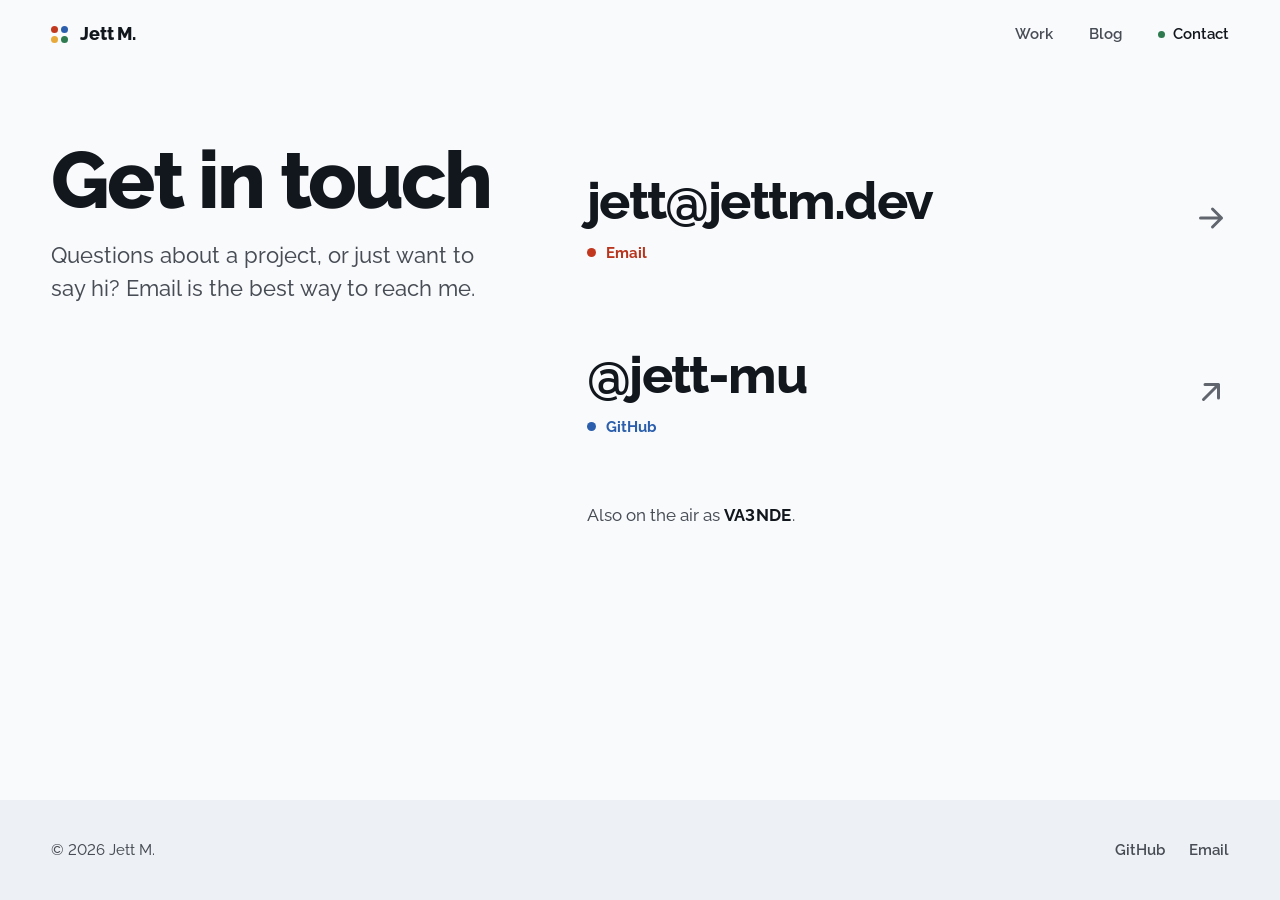
==== commit f75db74b: "Fixed slop" ====
--- a/contact/index.html
+++ b/contact/index.html
@@ -33,31 +33,33 @@
   </nav>
 </header>
 
-<main id="main" class="page-wrap">
+<main id="main" class="page-wrap contact">
 
   <header class="page-head">
-    <h1 class="page-title">Get in touch</h1>
-    <p class="page-lede">Questions about a project, or just want to say hi? Email is the best way to reach me.</p>
+    <h1 class="page-title" data-reveal>Get in touch</h1>
+    <p class="page-lede" data-reveal style="--d: 1">Questions about a project, or just want to say hi? Email is the best way to reach me.</p>
   </header>
 
-  <ul class="contact-list">
-    <li>
-      <a class="contact-row line-red" href="mailto:jett@jettm.dev">
-        <span class="contact-label"><span class="dot" aria-hidden="true"></span>Email</span>
-        <span class="contact-value">jett@jettm.dev</span>
-        <svg viewBox="0 0 24 24" fill="none" stroke="currentColor" stroke-width="2" stroke-linecap="round" stroke-linejoin="round" aria-hidden="true"><path d="M5 12h14M13 6l6 6-6 6"></path></svg>
-      </a>
-    </li>
-    <li>
-      <a class="contact-row line-blue" href="https://github.com/jett-mu" target="_blank" rel="noopener">
-        <span class="contact-label"><span class="dot" aria-hidden="true"></span>GitHub</span>
-        <span class="contact-value">@jett-mu</span>
-        <svg viewBox="0 0 24 24" fill="none" stroke="currentColor" stroke-width="2" stroke-linecap="round" stroke-linejoin="round" aria-hidden="true"><path d="M7 17 17 7M8 7h9v9"></path></svg>
-      </a>
-    </li>
-  </ul>
+  <div>
+    <ul class="contact-list">
+      <li data-reveal style="--d: 2">
+        <a class="contact-row line-red" href="mailto:jett@jettm.dev">
+          <span class="contact-value">jett@jettm.dev</span>
+          <span class="contact-label"><span class="dot" aria-hidden="true"></span>Email</span>
+          <svg viewBox="0 0 24 24" fill="none" stroke="currentColor" stroke-width="2" stroke-linecap="round" stroke-linejoin="round" aria-hidden="true"><path d="M5 12h14M13 6l6 6-6 6"></path></svg>
+        </a>
+      </li>
+      <li data-reveal style="--d: 3">
+        <a class="contact-row line-blue" href="https://github.com/jett-mu" target="_blank" rel="noopener">
+          <span class="contact-value">@jett-mu</span>
+          <span class="contact-label"><span class="dot" aria-hidden="true"></span>GitHub</span>
+          <svg viewBox="0 0 24 24" fill="none" stroke="currentColor" stroke-width="2" stroke-linecap="round" stroke-linejoin="round" aria-hidden="true"><path d="M7 17 17 7M8 7h9v9"></path></svg>
+        </a>
+      </li>
+    </ul>
 
-  <p class="contact-note">Also on the air as <strong>VA3NDE</strong>.</p>
+    <p class="contact-note" data-reveal style="--d: 4">Also on the air as <strong>VA3NDE</strong>.</p>
+  </div>
 
 </main>
 
@@ -69,5 +71,7 @@
   </div>
 </footer>
 
+<script src="../site.js"></script>
+
 </body>
 </html>
--- a/style.css
+++ b/style.css
@@ -187,7 +187,9 @@
   display: flex;
   align-items: center;
   gap: clamp(0px, 1.2vw, 12px);
-  margin-right: -12px;    /* optical: the last link's text sits on the margin */
+  /* optical: the last link's text sits on the margin */
+  margin-right: calc(-1 * var(--nav-pad));
+  --nav-pad: 12px;
 }
 
 .site-nav a {
@@ -195,7 +197,7 @@
   align-items: center;
   gap: 8px;
   min-height: 44px;
-  padding: 0 12px;
+  padding: 0 var(--nav-pad);
   border-radius: 999px;
   font-weight: 600;
   font-size: 0.9375rem;
@@ -543,7 +545,7 @@
   padding: 0;
   display: flex;
   flex-direction: column;
-  gap: 4px;
+  gap: clamp(16px, 3vh, 32px);
 }
 
 .work-item {
@@ -720,9 +722,11 @@
 
 /* ---------- WRITE-UP PAGES ---------- */
 
-.writeup { max-width: 920px; margin-left: 0; }
-
 .writeup-head {
+  display: grid;
+  grid-template-columns: minmax(0, 7fr) minmax(0, 5fr);
+  align-items: center;
+  gap: clamp(32px, 5vw, 80px);
   margin-bottom: clamp(48px, 9vh, 88px);
 }
 
@@ -976,9 +980,23 @@
   transform: translateY(24px);
 }
 
+/* contact: the heading on the left, the ways in on the right */
+.contact {
+  display: grid;
+  grid-template-columns: minmax(0, 5fr) minmax(0, 7fr);
+  align-items: start;
+  gap: clamp(32px, 6vw, 112px);
+}
+
+.contact .page-head { margin-bottom: 0; }
+
 /* ---------- SMALL SCREENS ---------- */
 
 @media (max-width: 960px) {
+  .writeup-head,
+  .contact { grid-template-columns: minmax(0, 1fr); }
+  .writeup-shot { max-width: 560px; }
+
   .home { grid-template-columns: minmax(0, 1fr); }
   .intro { position: static; }
 
@@ -999,7 +1017,8 @@
   .site-header { gap: 8px; }
   .wordmark { gap: 10px; font-size: 1rem; }
   .site-nav { gap: 0; }
-  .site-nav a { padding: 0 8px; font-size: 0.875rem; }
+  .site-nav { --nav-pad: 8px; }
+  .site-nav a { font-size: 0.875rem; }
 }
 
 @media (prefers-reduced-motion: reduce) {
